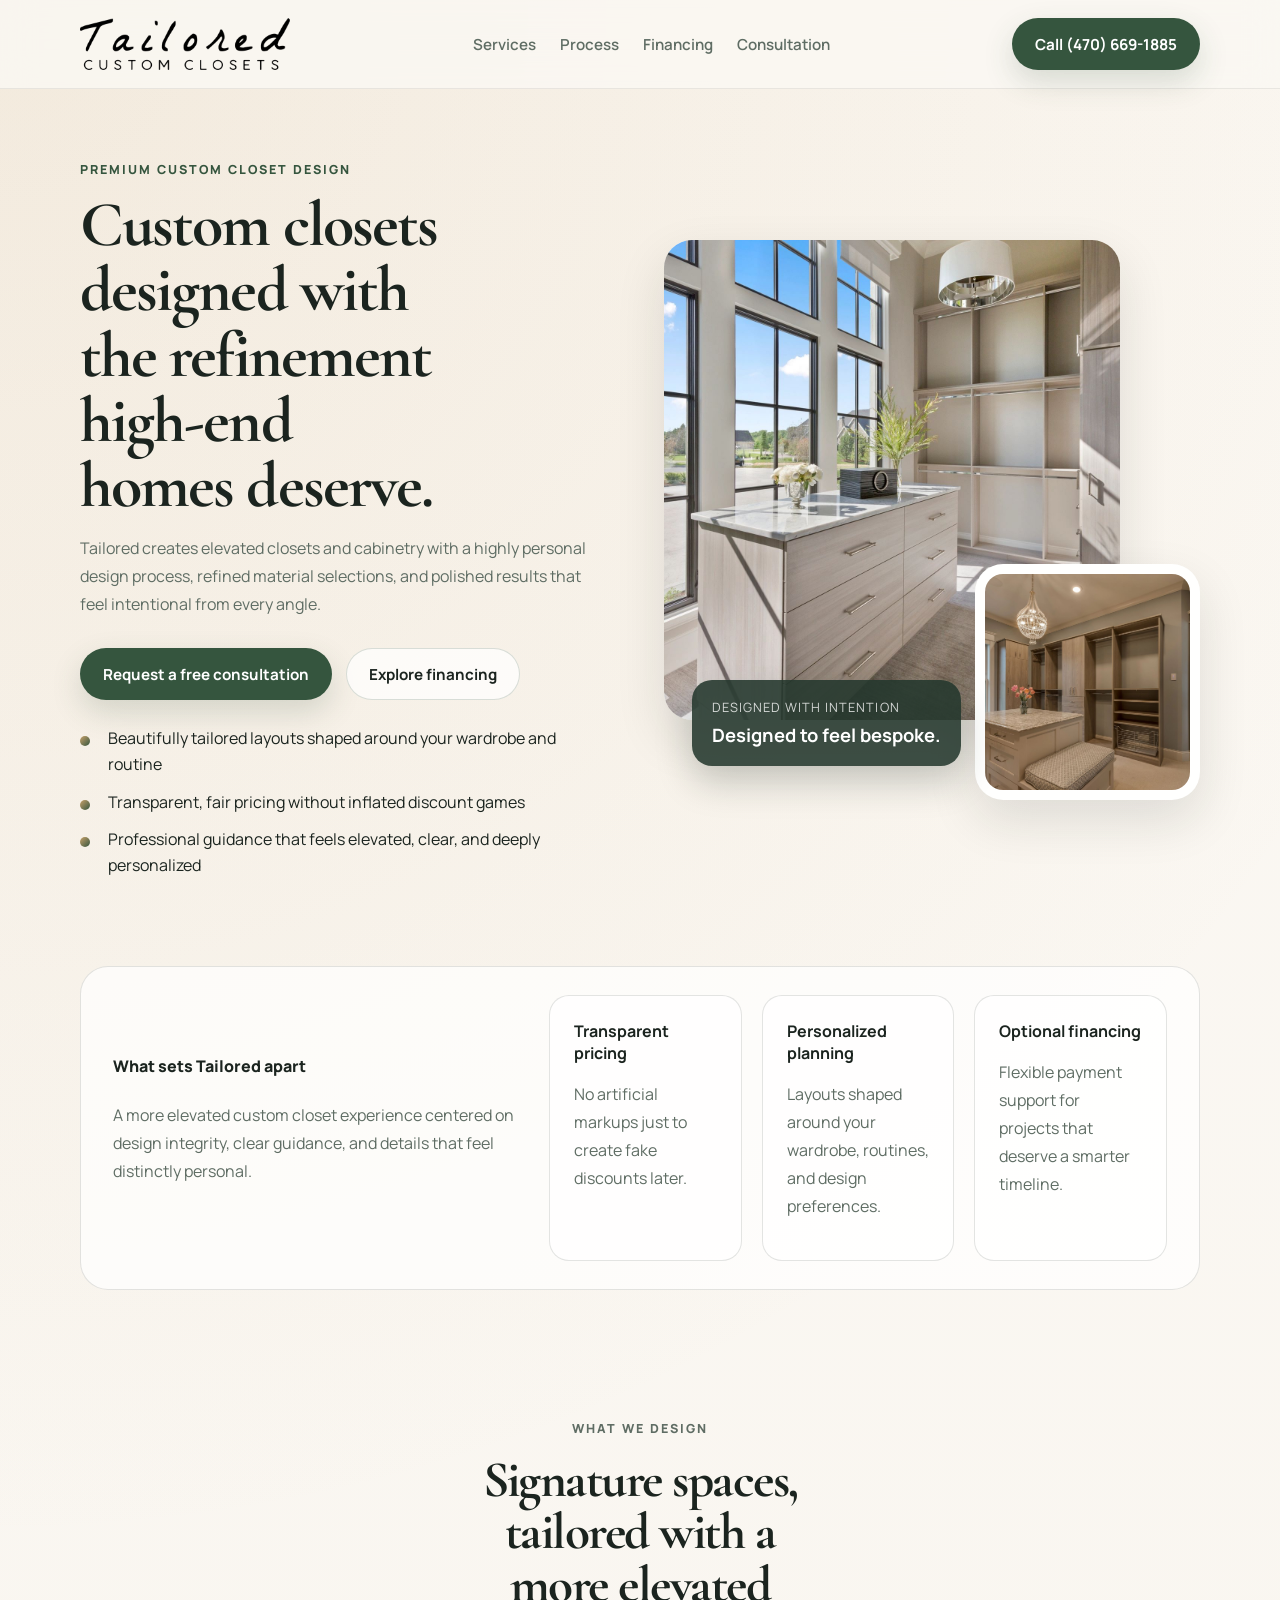
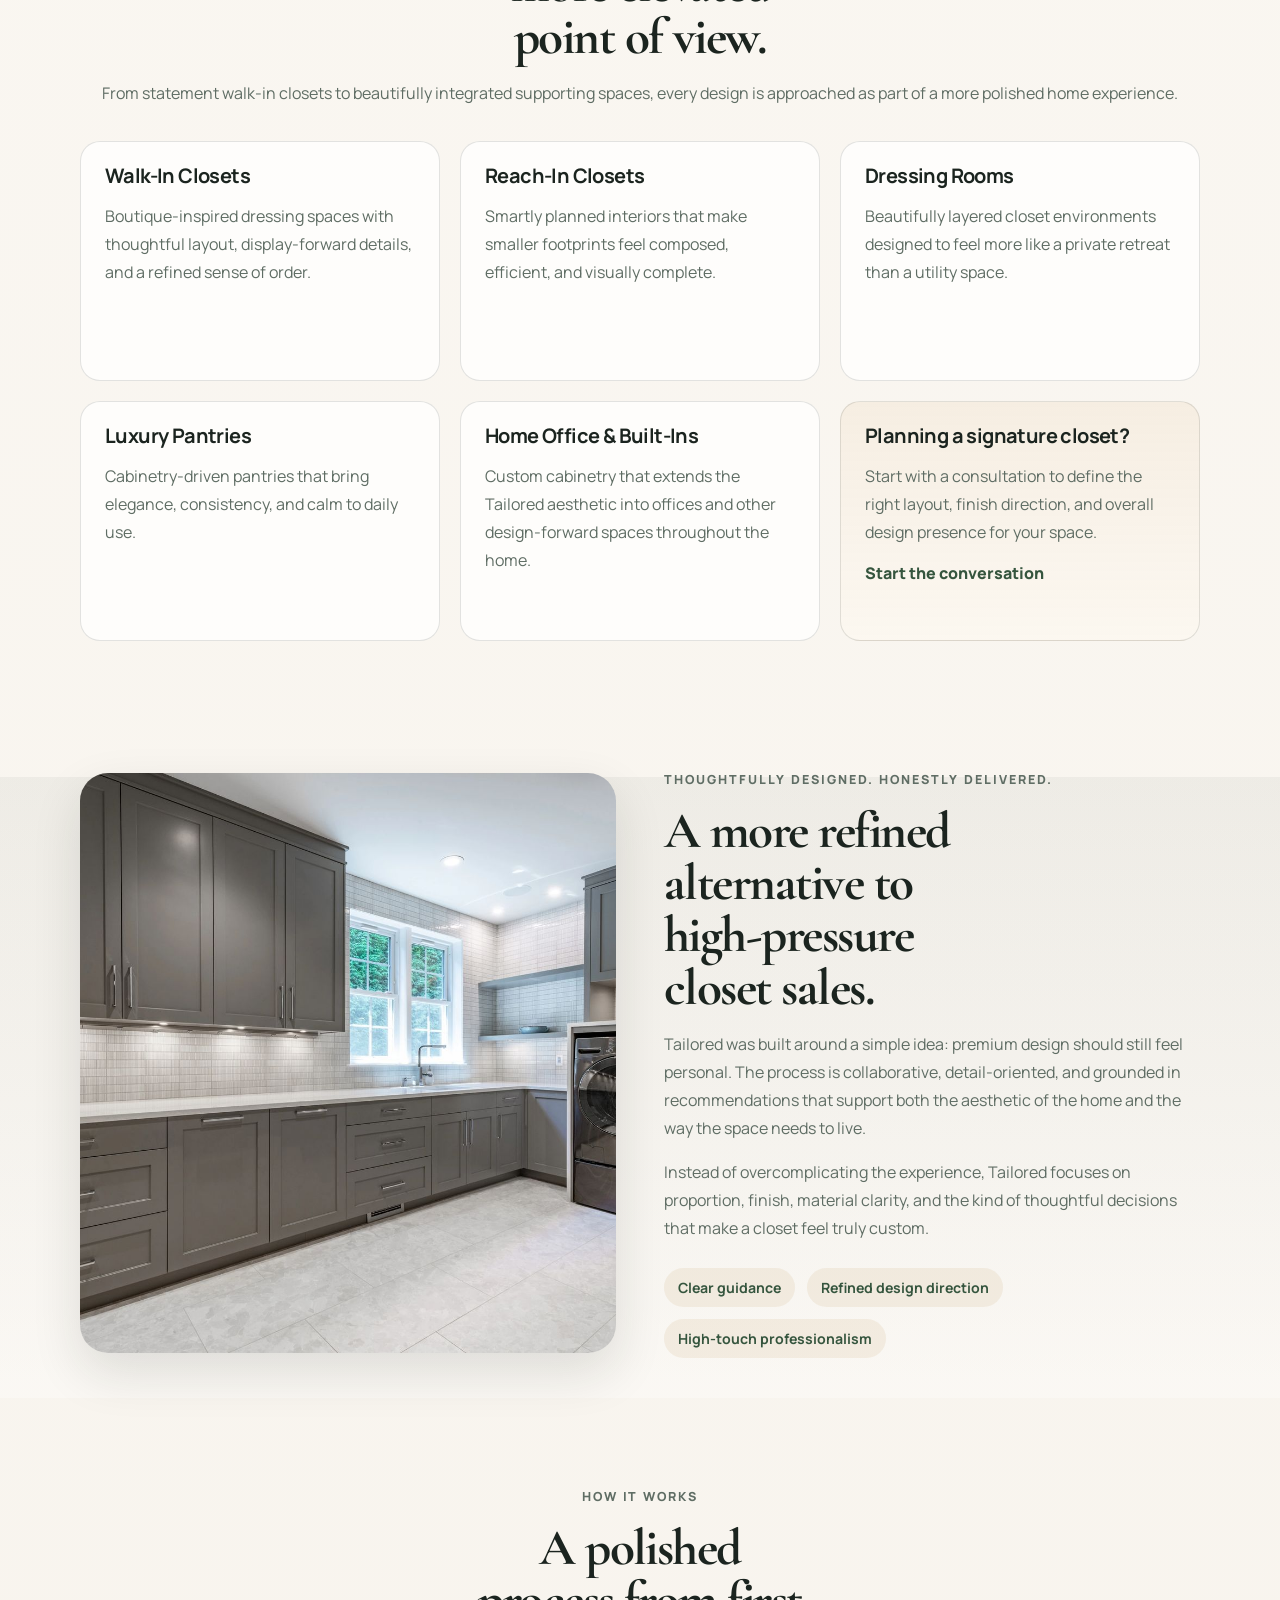
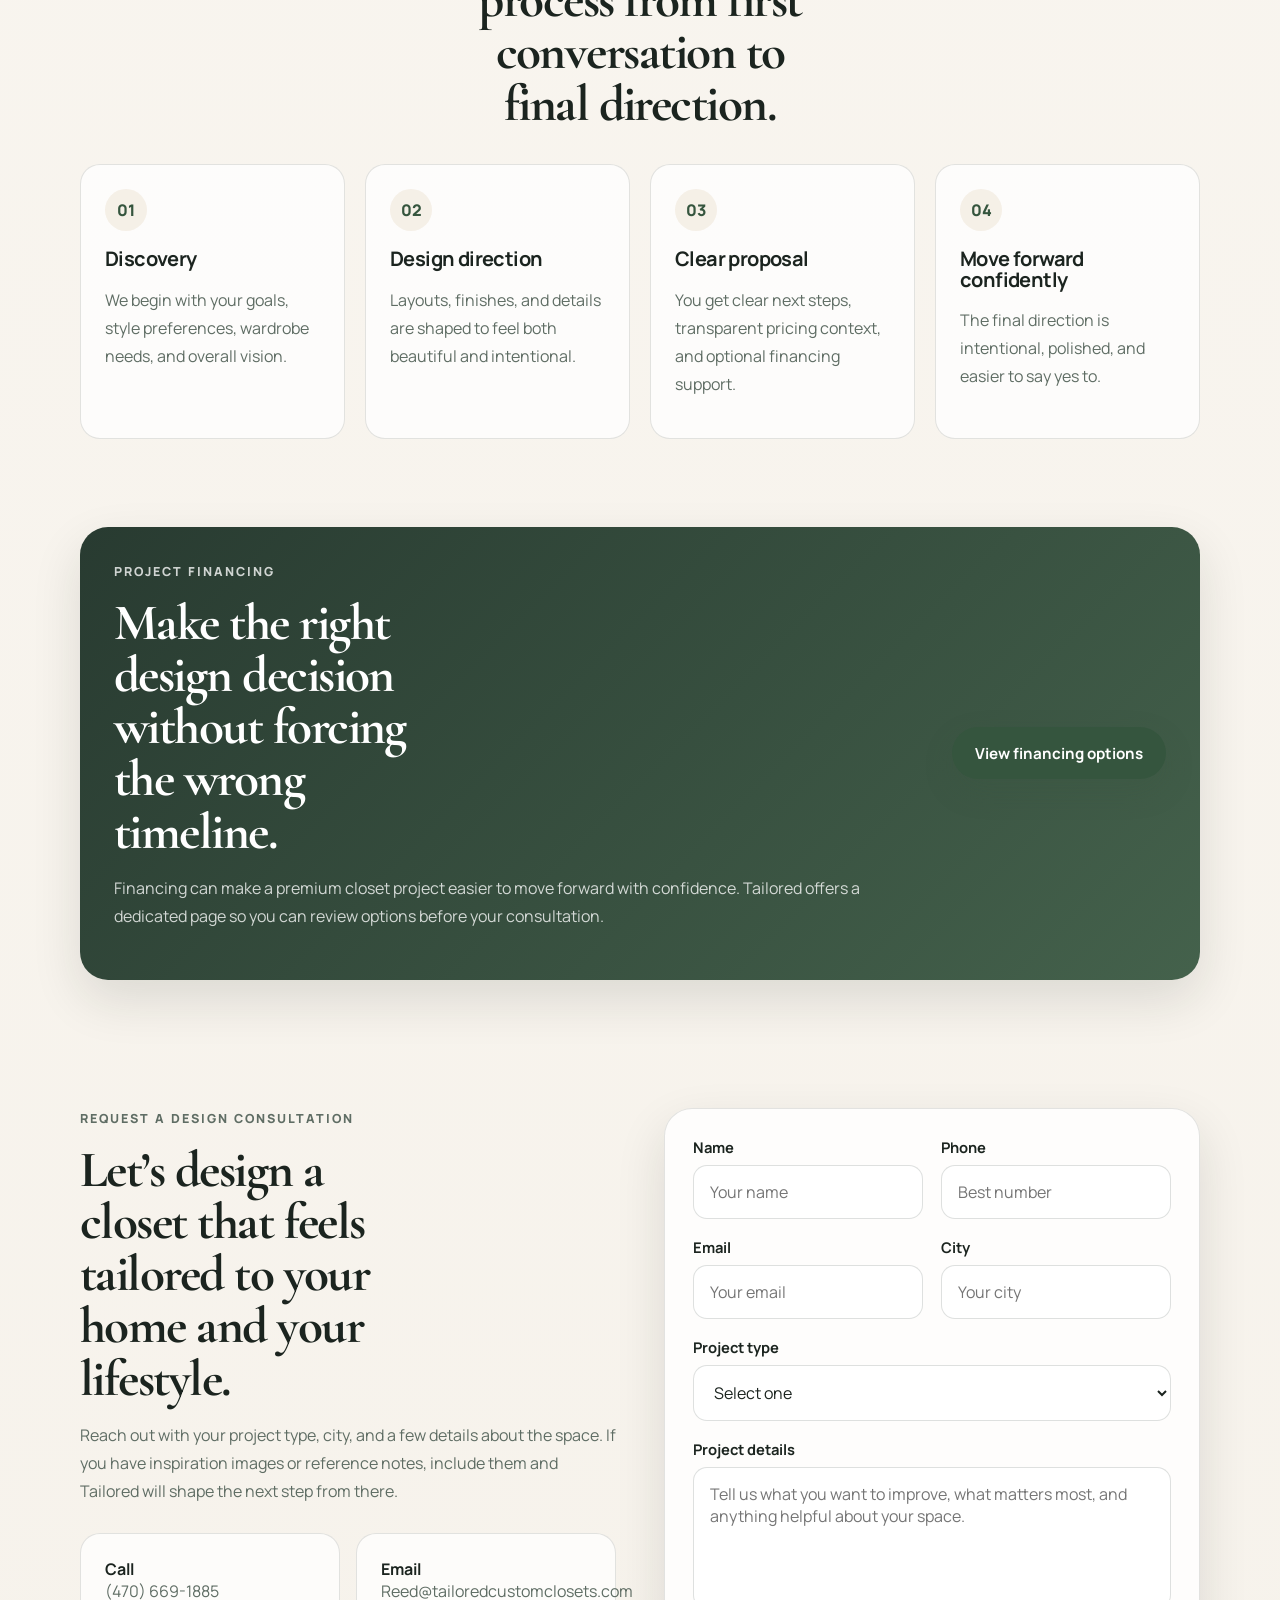
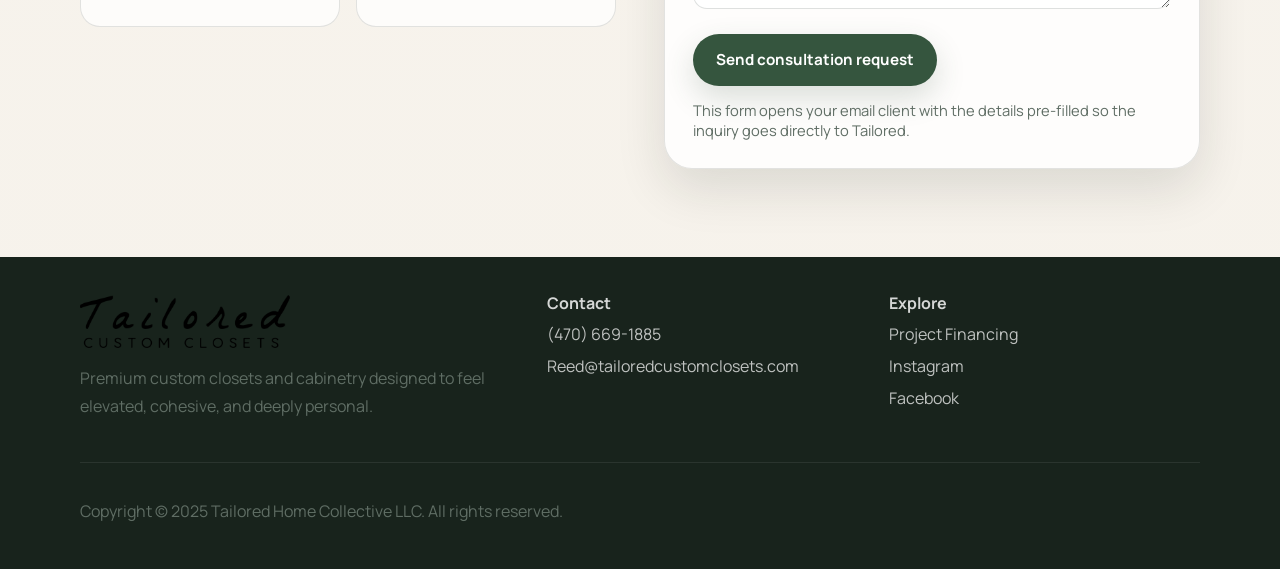
==== index.html @ 157615e1 "Initial commit via Netlify" ====
<!DOCTYPE html>
<html lang="en">
  <head>
    <meta charset="UTF-8" />
    <meta name="viewport" content="width=device-width, initial-scale=1.0" />
    <title>Tailored Custom Closets | Premium Closet Design & Cabinetry</title>
    <meta
      name="description"
      content="Premium custom closet design and cabinetry with thoughtful layouts, refined finishes, and a polished, highly personal design experience."
    />
    <link rel="preconnect" href="https://fonts.googleapis.com" />
    <link rel="preconnect" href="https://fonts.gstatic.com" crossorigin />
    <link
      href="https://fonts.googleapis.com/css2?family=Manrope:wght@400;500;600;700;800&family=Cormorant+Garamond:wght@500;600;700&display=swap"
      rel="stylesheet"
    />
    <link rel="stylesheet" href="/styles.css" />
  </head>
  <body>
    <header class="site-header">
      <div class="container nav-shell">
        <a class="brand" href="/">
          <img src="/assets/logo.png" alt="Tailored Custom Closets" />
        </a>
        <button
          class="nav-toggle"
          type="button"
          aria-expanded="false"
          aria-controls="mobile-menu"
          aria-label="Open menu"
        >
          <span></span>
          <span></span>
        </button>
        <nav class="desktop-nav" aria-label="Primary">
          <a href="#services">Services</a>
          <a href="#process">Process</a>
          <a href="/financing/">Financing</a>
          <a href="#consultation">Consultation</a>
        </nav>
        <a class="button button-primary header-cta" href="tel:4706691885">Call (470) 669-1885</a>
      </div>
      <div class="mobile-menu" id="mobile-menu">
        <a href="#services">Services</a>
        <a href="#process">Process</a>
        <a href="/financing/">Financing</a>
        <a href="#consultation">Consultation</a>
        <a class="button button-primary" href="tel:4706691885">Call Now</a>
      </div>
    </header>

    <main>
      <section class="hero">
        <div class="container hero-grid">
          <div class="hero-copy">
            <p class="eyebrow">Premium custom closet design</p>
            <h1>Custom closets designed with the refinement high-end homes deserve.</h1>
            <p class="hero-lead">
              Tailored creates elevated closets and cabinetry with a highly personal design process,
              refined material selections, and polished results that feel intentional from every
              angle.
            </p>
            <div class="hero-actions">
              <a class="button button-primary" href="#consultation">Request a free consultation</a>
              <a class="button button-secondary" href="/financing/">Explore financing</a>
            </div>
            <ul class="hero-points">
              <li>Beautifully tailored layouts shaped around your wardrobe and routine</li>
              <li>Transparent, fair pricing without inflated discount games</li>
              <li>Professional guidance that feels elevated, clear, and deeply personalized</li>
            </ul>
          </div>
          <div class="hero-visual">
            <div class="hero-card hero-card-main">
              <img src="/assets/hero.jpg" alt="Custom walk-in closet design" />
            </div>
            <div class="hero-card hero-card-accent">
              <img src="/assets/detail-1.jpg" alt="Closet shelving and cabinetry detail" />
            </div>
            <div class="hero-stat">
              <span>Designed with intention</span>
              <strong>Designed to feel bespoke.</strong>
            </div>
          </div>
        </div>
      </section>

      <section class="trust-bar">
        <div class="container trust-grid">
          <div>
            <span class="trust-label">What sets Tailored apart</span>
            <p>
              A more elevated custom closet experience centered on design integrity, clear guidance,
              and details that feel distinctly personal.
            </p>
          </div>
          <div class="trust-items">
            <article>
              <strong>Transparent pricing</strong>
              <p>No artificial markups just to create fake discounts later.</p>
            </article>
            <article>
              <strong>Personalized planning</strong>
              <p>Layouts shaped around your wardrobe, routines, and design preferences.</p>
            </article>
            <article>
              <strong>Optional financing</strong>
              <p>Flexible payment support for projects that deserve a smarter timeline.</p>
            </article>
          </div>
        </div>
      </section>

      <section class="section" id="services">
        <div class="container">
          <div class="section-heading">
            <p class="eyebrow">What we design</p>
            <h2>Signature spaces, tailored with a more elevated point of view.</h2>
            <p>
              From statement walk-in closets to beautifully integrated supporting spaces, every
              design is approached as part of a more polished home experience.
            </p>
          </div>
          <div class="services-grid">
            <article class="service-card">
              <h3>Walk-In Closets</h3>
              <p>
                Boutique-inspired dressing spaces with thoughtful layout, display-forward details,
                and a refined sense of order.
              </p>
            </article>
            <article class="service-card">
              <h3>Reach-In Closets</h3>
              <p>
                Smartly planned interiors that make smaller footprints feel composed, efficient,
                and visually complete.
              </p>
            </article>
            <article class="service-card">
              <h3>Dressing Rooms</h3>
              <p>
                Beautifully layered closet environments designed to feel more like a private
                retreat than a utility space.
              </p>
            </article>
            <article class="service-card">
              <h3>Luxury Pantries</h3>
              <p>
                Cabinetry-driven pantries that bring elegance, consistency, and calm to daily use.
              </p>
            </article>
            <article class="service-card">
              <h3>Home Office & Built-Ins</h3>
              <p>
                Custom cabinetry that extends the Tailored aesthetic into offices and other
                design-forward spaces throughout the home.
              </p>
            </article>
            <article class="service-card service-card-accent">
              <h3>Planning a signature closet?</h3>
              <p>
                Start with a consultation to define the right layout, finish direction, and overall
                design presence for your space.
              </p>
              <a href="#consultation">Start the conversation</a>
            </article>
          </div>
        </div>
      </section>

      <section class="section section-contrast">
        <div class="container story-grid">
          <div class="story-image">
            <img src="/assets/detail-2.jpg" alt="Modern cabinetry detail in a finished home" />
          </div>
          <div class="story-copy">
            <p class="eyebrow">Thoughtfully designed. Honestly delivered.</p>
            <h2>A more refined alternative to high-pressure closet sales.</h2>
            <p>
              Tailored was built around a simple idea: premium design should still feel personal.
              The process is collaborative, detail-oriented, and grounded in recommendations that
              support both the aesthetic of the home and the way the space needs to live.
            </p>
            <p>
              Instead of overcomplicating the experience, Tailored focuses on proportion, finish,
              material clarity, and the kind of thoughtful decisions that make a closet feel truly
              custom.
            </p>
            <div class="story-notes">
              <span>Clear guidance</span>
              <span>Refined design direction</span>
              <span>High-touch professionalism</span>
            </div>
          </div>
        </div>
      </section>

      <section class="section" id="process">
        <div class="container">
          <div class="section-heading">
            <p class="eyebrow">How it works</p>
            <h2>A polished process from first conversation to final direction.</h2>
          </div>
          <div class="process-grid">
            <article class="process-card">
              <span>01</span>
              <h3>Discovery</h3>
              <p>We begin with your goals, style preferences, wardrobe needs, and overall vision.</p>
            </article>
            <article class="process-card">
              <span>02</span>
              <h3>Design direction</h3>
              <p>Layouts, finishes, and details are shaped to feel both beautiful and intentional.</p>
            </article>
            <article class="process-card">
              <span>03</span>
              <h3>Clear proposal</h3>
              <p>You get clear next steps, transparent pricing context, and optional financing support.</p>
            </article>
            <article class="process-card">
              <span>04</span>
              <h3>Move forward confidently</h3>
              <p>The final direction is intentional, polished, and easier to say yes to.</p>
            </article>
          </div>
        </div>
      </section>

      <section class="section financing-strip">
        <div class="container financing-panel">
          <div>
            <p class="eyebrow">Project financing</p>
            <h2>Make the right design decision without forcing the wrong timeline.</h2>
            <p>
              Financing can make a premium closet project easier to move forward with confidence.
              Tailored offers a dedicated page so you can review options before your consultation.
            </p>
          </div>
          <a class="button button-primary" href="/financing/">View financing options</a>
        </div>
      </section>

      <section class="section consultation-section" id="consultation">
        <div class="container consultation-grid">
          <div class="consultation-copy">
            <p class="eyebrow">Request a design consultation</p>
            <h2>Let’s design a closet that feels tailored to your home and your lifestyle.</h2>
            <p>
              Reach out with your project type, city, and a few details about the space. If you
              have inspiration images or reference notes, include them and Tailored will shape the
              next step from there.
            </p>
            <div class="contact-cards">
              <a class="contact-card" href="tel:4706691885">
                <strong>Call</strong>
                <span>(470) 669-1885</span>
              </a>
              <a class="contact-card" href="mailto:Reed@tailoredcustomclosets.com">
                <strong>Email</strong>
                <span>Reed@tailoredcustomclosets.com</span>
              </a>
            </div>
          </div>

          <form class="consultation-form" data-mail-form>
            <div class="form-grid">
              <label>
                <span>Name</span>
                <input type="text" name="name" placeholder="Your name" required />
              </label>
              <label>
                <span>Phone</span>
                <input type="tel" name="phone" placeholder="Best number" required />
              </label>
              <label>
                <span>Email</span>
                <input type="email" name="email" placeholder="Your email" required />
              </label>
              <label>
                <span>City</span>
                <input type="text" name="city" placeholder="Your city" required />
              </label>
              <label class="form-full">
                <span>Project type</span>
                <select name="projectType" required>
                  <option value="">Select one</option>
                  <option>Closet</option>
                  <option>Pantry</option>
                  <option>Home office</option>
                  <option>Garage</option>
                  <option>Cabinetry</option>
                  <option>Multiple spaces</option>
                </select>
              </label>
              <label class="form-full">
                <span>Project details</span>
                <textarea
                  name="details"
                  rows="5"
                  placeholder="Tell us what you want to improve, what matters most, and anything helpful about your space."
                  required
                ></textarea>
              </label>
            </div>
            <button class="button button-primary" type="submit">Send consultation request</button>
            <p class="form-note">
              This form opens your email client with the details pre-filled so the inquiry goes
              directly to Tailored.
            </p>
          </form>
        </div>
      </section>
    </main>

    <footer class="site-footer">
      <div class="container footer-grid">
        <div>
          <img class="footer-logo" src="/assets/logo.png" alt="Tailored Custom Closets" />
          <p>
            Premium custom closets and cabinetry designed to feel elevated, cohesive, and deeply
            personal.
          </p>
        </div>
        <div>
          <h3>Contact</h3>
          <a href="tel:4706691885">(470) 669-1885</a>
          <a href="mailto:Reed@tailoredcustomclosets.com">Reed@tailoredcustomclosets.com</a>
        </div>
        <div>
          <h3>Explore</h3>
          <a href="/financing/">Project Financing</a>
          <a href="https://www.instagram.com/tailoredcustomclosets" target="_blank" rel="noreferrer">
            Instagram
          </a>
          <a
            href="https://www.facebook.com/share/1NLTkR4vWD/?mibextid=wwXIfr"
            target="_blank"
            rel="noreferrer"
          >
            Facebook
          </a>
        </div>
      </div>
      <div class="container footer-bottom">
        <p>Copyright © 2025 Tailored Home Collective LLC. All rights reserved.</p>
      </div>
    </footer>

    <script src="/script.js"></script>
  </body>
</html>
---- styles.css ----
:root {
  --bg: #f6f2eb;
  --surface: #fffdf9;
  --surface-strong: #f1e8dc;
  --surface-contrast: #24372d;
  --text: #1b241f;
  --muted: #5f6d64;
  --line: rgba(27, 36, 31, 0.12);
  --primary: #35553e;
  --primary-hover: #284331;
  --accent: #c7a16a;
  --accent-soft: rgba(199, 161, 106, 0.14);
  --white: #ffffff;
  --shadow: 0 20px 50px rgba(24, 35, 28, 0.12);
  --radius-lg: 28px;
  --radius-md: 20px;
  --radius-sm: 14px;
  --container: min(1120px, calc(100vw - 40px));
}

* {
  box-sizing: border-box;
}

html {
  scroll-behavior: smooth;
}

body {
  margin: 0;
  font-family: "Manrope", sans-serif;
  background:
    radial-gradient(circle at top left, rgba(199, 161, 106, 0.16), transparent 28%),
    linear-gradient(180deg, #fbf8f3 0%, var(--bg) 100%);
  color: var(--text);
}

img {
  display: block;
  max-width: 100%;
}

a {
  color: inherit;
  text-decoration: none;
}

button,
input,
select,
textarea {
  font: inherit;
}

.container {
  width: var(--container);
  margin: 0 auto;
}

.site-header {
  position: sticky;
  top: 0;
  z-index: 30;
  backdrop-filter: blur(16px);
  background: rgba(251, 248, 243, 0.82);
  border-bottom: 1px solid rgba(27, 36, 31, 0.08);
}

.nav-shell {
  display: flex;
  align-items: center;
  justify-content: space-between;
  gap: 24px;
  min-height: 88px;
}

.brand img,
.footer-logo {
  width: 210px;
  height: auto;
}

.desktop-nav,
.mobile-menu {
  display: flex;
  align-items: center;
  gap: 24px;
}

.desktop-nav a,
.mobile-menu a {
  color: var(--muted);
  font-size: 0.95rem;
  font-weight: 600;
}

.desktop-nav a:hover,
.mobile-menu a:hover {
  color: var(--text);
}

.button {
  display: inline-flex;
  align-items: center;
  justify-content: center;
  min-height: 52px;
  padding: 0 22px;
  border-radius: 999px;
  border: 1px solid transparent;
  font-size: 0.95rem;
  font-weight: 700;
  transition:
    transform 180ms ease,
    background-color 180ms ease,
    border-color 180ms ease,
    color 180ms ease,
    box-shadow 180ms ease;
}

.button:hover {
  transform: translateY(-1px);
}

.button-primary {
  background: var(--primary);
  color: var(--white);
  box-shadow: 0 12px 30px rgba(53, 85, 62, 0.18);
}

.button-primary:hover {
  background: var(--primary-hover);
}

.button-secondary {
  background: rgba(255, 255, 255, 0.72);
  border-color: rgba(53, 85, 62, 0.18);
  color: var(--text);
}

.button-secondary:hover {
  border-color: rgba(53, 85, 62, 0.36);
  background: var(--white);
}

.nav-toggle {
  display: none;
  width: 52px;
  height: 52px;
  padding: 0;
  border: 1px solid var(--line);
  border-radius: 50%;
  background: var(--surface);
  cursor: pointer;
}

.nav-toggle span {
  display: block;
  width: 18px;
  height: 2px;
  margin: 4px auto;
  background: var(--text);
  border-radius: 99px;
}

.mobile-menu {
  display: none;
  flex-direction: column;
  align-items: stretch;
  gap: 16px;
  width: var(--container);
  margin: 0 auto;
  padding: 0 0 20px;
}

.mobile-menu.is-open {
  display: flex;
}

.hero,
.subpage-hero {
  padding: 72px 0 48px;
}

.hero-grid,
.subpage-grid,
.story-grid,
.consultation-grid {
  display: grid;
  grid-template-columns: repeat(2, minmax(0, 1fr));
  gap: 48px;
  align-items: center;
}

.eyebrow {
  margin: 0 0 14px;
  color: var(--primary);
  font-size: 0.78rem;
  font-weight: 800;
  letter-spacing: 0.16em;
  text-transform: uppercase;
}

h1,
h2,
h3 {
  margin: 0;
  line-height: 1.02;
  letter-spacing: -0.03em;
}

h1,
h2 {
  font-family: "Cormorant Garamond", serif;
}

h1 {
  font-size: clamp(3.2rem, 5vw, 5.4rem);
  max-width: 12ch;
}

h2 {
  font-size: clamp(2.4rem, 4vw, 4rem);
  max-width: 14ch;
}

h3 {
  font-size: 1.25rem;
}

.hero-lead,
.section-heading p,
.story-copy p,
.consultation-copy p,
.trust-grid p,
.service-card p,
.process-card p,
.financing-panel p,
.info-panel,
.finance-benefits p,
.closing-panel p,
.site-footer p {
  color: var(--muted);
  line-height: 1.75;
}

.hero-copy {
  padding-right: 12px;
}

.hero-actions,
.closing-actions {
  display: flex;
  flex-wrap: wrap;
  gap: 14px;
  margin: 30px 0 26px;
}

.hero-points,
.stack-list {
  display: grid;
  gap: 12px;
  margin: 0;
  padding: 0;
  list-style: none;
}

.hero-points li,
.stack-list li {
  position: relative;
  padding-left: 28px;
  color: var(--text);
  line-height: 1.6;
}

.hero-points li::before,
.stack-list li::before {
  content: "";
  position: absolute;
  left: 0;
  top: 10px;
  width: 10px;
  height: 10px;
  border-radius: 50%;
  background: linear-gradient(135deg, var(--accent), var(--primary));
}

.hero-visual {
  position: relative;
  min-height: 560px;
}

.hero-card {
  position: absolute;
  overflow: hidden;
  border-radius: var(--radius-lg);
  background: var(--surface);
  box-shadow: var(--shadow);
}

.hero-card img,
.story-image img {
  width: 100%;
  height: 100%;
  object-fit: cover;
}

.hero-card-main {
  inset: 0 80px 80px 0;
}

.hero-card-accent {
  right: 0;
  bottom: 0;
  width: 42%;
  height: 42%;
  border: 10px solid rgba(255, 255, 255, 0.85);
}

.hero-stat {
  position: absolute;
  left: 28px;
  bottom: 34px;
  padding: 18px 20px;
  border-radius: var(--radius-md);
  background: rgba(36, 55, 45, 0.88);
  color: var(--white);
  box-shadow: 0 16px 36px rgba(24, 35, 28, 0.22);
}

.hero-stat span {
  display: block;
  margin-bottom: 6px;
  font-size: 0.8rem;
  letter-spacing: 0.08em;
  text-transform: uppercase;
  opacity: 0.78;
}

.hero-stat strong {
  font-size: 1.15rem;
}

.trust-bar,
.section {
  padding: 40px 0 88px;
}

.trust-grid,
.financing-panel,
.closing-panel {
  display: grid;
  gap: 24px;
  align-items: center;
}

.trust-grid {
  grid-template-columns: 1.2fr 1.8fr;
  padding: 28px 32px;
  border: 1px solid var(--line);
  border-radius: var(--radius-lg);
  background: rgba(255, 255, 255, 0.7);
}

.trust-label {
  display: inline-block;
  margin-bottom: 8px;
  font-weight: 800;
}

.trust-items,
.services-grid,
.process-grid,
.finance-benefits {
  display: grid;
  gap: 20px;
}

.trust-items {
  grid-template-columns: repeat(3, minmax(0, 1fr));
}

.trust-items article,
.process-card,
.service-card,
.finance-benefits article,
.contact-card,
.info-panel {
  padding: 24px;
  border: 1px solid var(--line);
  border-radius: var(--radius-md);
  background: rgba(255, 255, 255, 0.74);
}

.section-heading {
  margin-bottom: 34px;
  text-align: center;
}

.section-heading.left-aligned {
  text-align: left;
}

.section-heading h2 {
  margin: 0 auto 14px;
}

.section-heading.left-aligned h2 {
  margin-left: 0;
}

.services-grid {
  grid-template-columns: repeat(3, minmax(0, 1fr));
}

.service-card {
  min-height: 240px;
  transition:
    transform 180ms ease,
    box-shadow 180ms ease,
    border-color 180ms ease;
}

.service-card:hover,
.process-card:hover,
.contact-card:hover,
.finance-benefits article:hover {
  transform: translateY(-4px);
  border-color: rgba(53, 85, 62, 0.22);
  box-shadow: 0 18px 34px rgba(24, 35, 28, 0.08);
}

.service-card h3,
.process-card h3,
.finance-benefits strong,
.info-panel h2,
.contact-card strong {
  margin-bottom: 12px;
}

.service-card-accent {
  background:
    linear-gradient(180deg, rgba(199, 161, 106, 0.16), rgba(199, 161, 106, 0.06)),
    var(--surface);
}

.service-card-accent a {
  color: var(--primary);
  font-weight: 800;
}

.section-contrast {
  position: relative;
}

.section-contrast::before {
  content: "";
  position: absolute;
  inset: 48px 0;
  background: linear-gradient(180deg, rgba(36, 55, 45, 0.05), rgba(255, 255, 255, 0.32));
  z-index: -1;
}

.story-image {
  height: 580px;
  border-radius: var(--radius-lg);
  overflow: hidden;
  box-shadow: var(--shadow);
}

.story-notes {
  display: flex;
  flex-wrap: wrap;
  gap: 12px;
  margin-top: 26px;
}

.story-notes span {
  padding: 10px 14px;
  border-radius: 999px;
  background: var(--accent-soft);
  color: var(--primary);
  font-size: 0.88rem;
  font-weight: 700;
}

.process-grid {
  grid-template-columns: repeat(4, minmax(0, 1fr));
}

.process-card span {
  display: inline-flex;
  align-items: center;
  justify-content: center;
  width: 42px;
  height: 42px;
  margin-bottom: 18px;
  border-radius: 50%;
  background: var(--accent-soft);
  color: var(--primary);
  font-weight: 800;
}

.financing-strip {
  padding-top: 0;
}

.financing-panel,
.closing-panel {
  grid-template-columns: 1.7fr auto;
  padding: 34px;
  border-radius: var(--radius-lg);
  background: linear-gradient(135deg, rgba(36, 55, 45, 0.98), rgba(53, 85, 62, 0.92));
  color: var(--white);
  box-shadow: var(--shadow);
}

.financing-panel p,
.closing-panel p {
  color: rgba(255, 255, 255, 0.78);
}

.financing-panel .eyebrow,
.closing-panel .eyebrow {
  color: rgba(255, 255, 255, 0.78);
}

.consultation-grid {
  align-items: start;
}

.contact-cards {
  display: grid;
  grid-template-columns: repeat(2, minmax(0, 1fr));
  gap: 16px;
  margin-top: 28px;
}

.contact-card span {
  display: block;
  color: var(--muted);
}

.consultation-form,
.widget-frame {
  padding: 28px;
  border: 1px solid var(--line);
  border-radius: var(--radius-lg);
  background: rgba(255, 255, 255, 0.82);
  box-shadow: var(--shadow);
}

.form-grid {
  display: grid;
  grid-template-columns: repeat(2, minmax(0, 1fr));
  gap: 18px;
}

.form-full {
  grid-column: 1 / -1;
}

label span {
  display: block;
  margin-bottom: 8px;
  font-size: 0.92rem;
  font-weight: 700;
}

input,
select,
textarea {
  width: 100%;
  border: 1px solid rgba(27, 36, 31, 0.14);
  border-radius: 14px;
  padding: 15px 16px;
  background: rgba(255, 255, 255, 0.92);
  color: var(--text);
  transition:
    border-color 160ms ease,
    box-shadow 160ms ease,
    background-color 160ms ease;
}

input:focus,
select:focus,
textarea:focus {
  outline: none;
  border-color: rgba(53, 85, 62, 0.42);
  box-shadow: 0 0 0 4px rgba(53, 85, 62, 0.08);
}

.consultation-form .button {
  margin-top: 20px;
}

.form-note {
  margin: 14px 0 0;
  color: var(--muted);
  font-size: 0.92rem;
}

.info-panel {
  background:
    linear-gradient(180deg, rgba(199, 161, 106, 0.14), rgba(199, 161, 106, 0.04)),
    rgba(255, 255, 255, 0.82);
}

.finance-benefits {
  grid-template-columns: repeat(3, minmax(0, 1fr));
}

.widget-frame iframe {
  width: 100%;
  min-height: 940px;
  border: 0;
  border-radius: 16px;
  background: var(--white);
}

.site-footer {
  padding: 38px 0 28px;
  background: #18231c;
  color: rgba(255, 255, 255, 0.82);
}

.footer-grid {
  display: grid;
  grid-template-columns: 1.4fr 1fr 1fr;
  gap: 32px;
}

.site-footer h3 {
  margin-bottom: 12px;
  font-size: 1rem;
  letter-spacing: 0;
}

.site-footer a {
  display: block;
  margin-bottom: 10px;
  color: rgba(255, 255, 255, 0.72);
}

.site-footer a:hover {
  color: var(--white);
}

.footer-bottom {
  margin-top: 26px;
  padding-top: 18px;
  border-top: 1px solid rgba(255, 255, 255, 0.08);
}

@media (max-width: 1040px) {
  .desktop-nav,
  .header-cta {
    display: none;
  }

  .nav-toggle {
    display: inline-block;
  }

  .hero-grid,
  .subpage-grid,
  .story-grid,
  .consultation-grid,
  .trust-grid,
  .financing-panel,
  .closing-panel,
  .footer-grid {
    grid-template-columns: 1fr;
  }

  .services-grid,
  .process-grid,
  .finance-benefits,
  .trust-items {
    grid-template-columns: repeat(2, minmax(0, 1fr));
  }

  .hero-copy {
    padding-right: 0;
  }
}

@media (max-width: 720px) {
  .hero,
  .subpage-hero {
    padding-top: 44px;
  }

  .hero-visual {
    min-height: 380px;
  }

  .hero-card-main {
    inset: 0 28px 68px 0;
  }

  .hero-card-accent {
    width: 46%;
    height: 34%;
  }

  .hero-stat {
    left: 14px;
    right: 14px;
    bottom: 12px;
  }

  .trust-bar,
  .section {
    padding: 30px 0 68px;
  }

  .services-grid,
  .process-grid,
  .finance-benefits,
  .trust-items,
  .contact-cards,
  .form-grid {
    grid-template-columns: 1fr;
  }

  h1 {
    font-size: clamp(2.6rem, 13vw, 4rem);
  }

  h2 {
    font-size: clamp(2.1rem, 10vw, 3rem);
  }

  .consultation-form,
  .widget-frame,
  .trust-grid,
  .financing-panel,
  .closing-panel {
    padding: 22px;
  }

  .brand img,
  .footer-logo {
    width: 180px;
  }
}
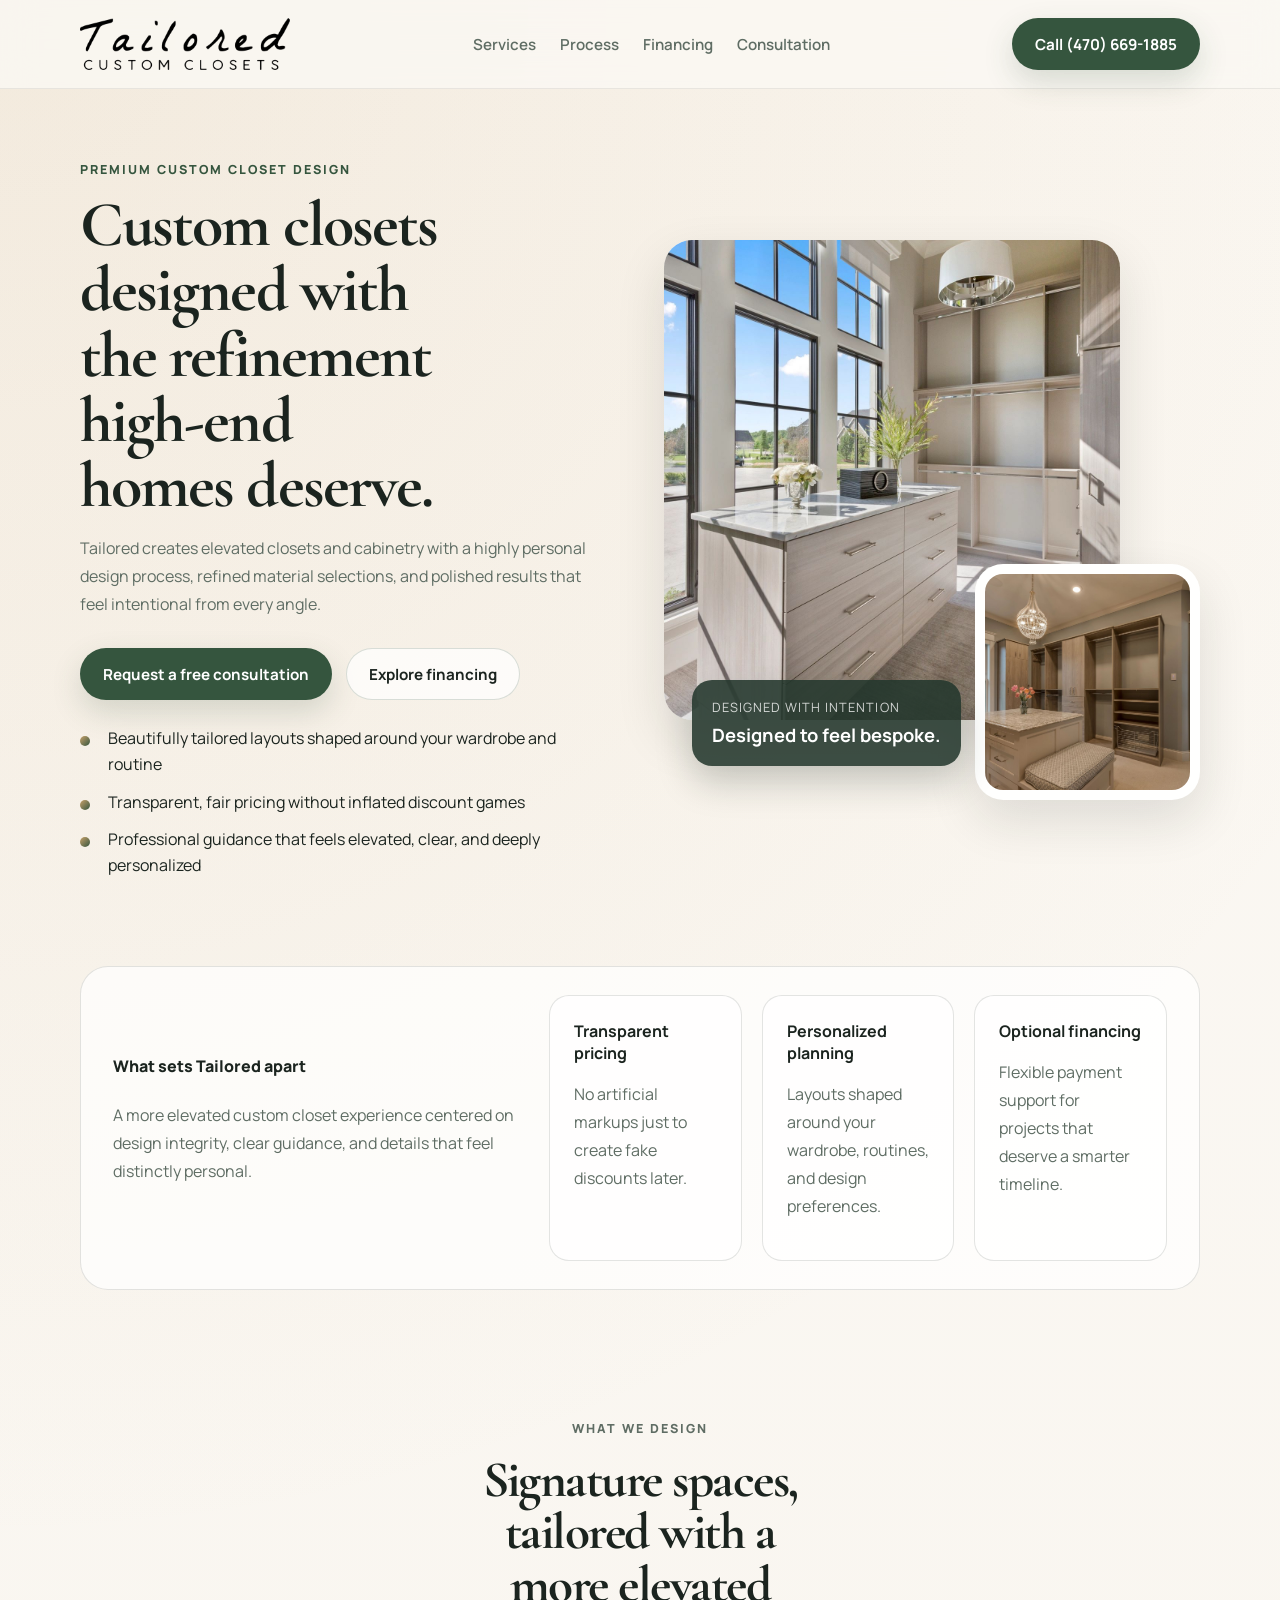
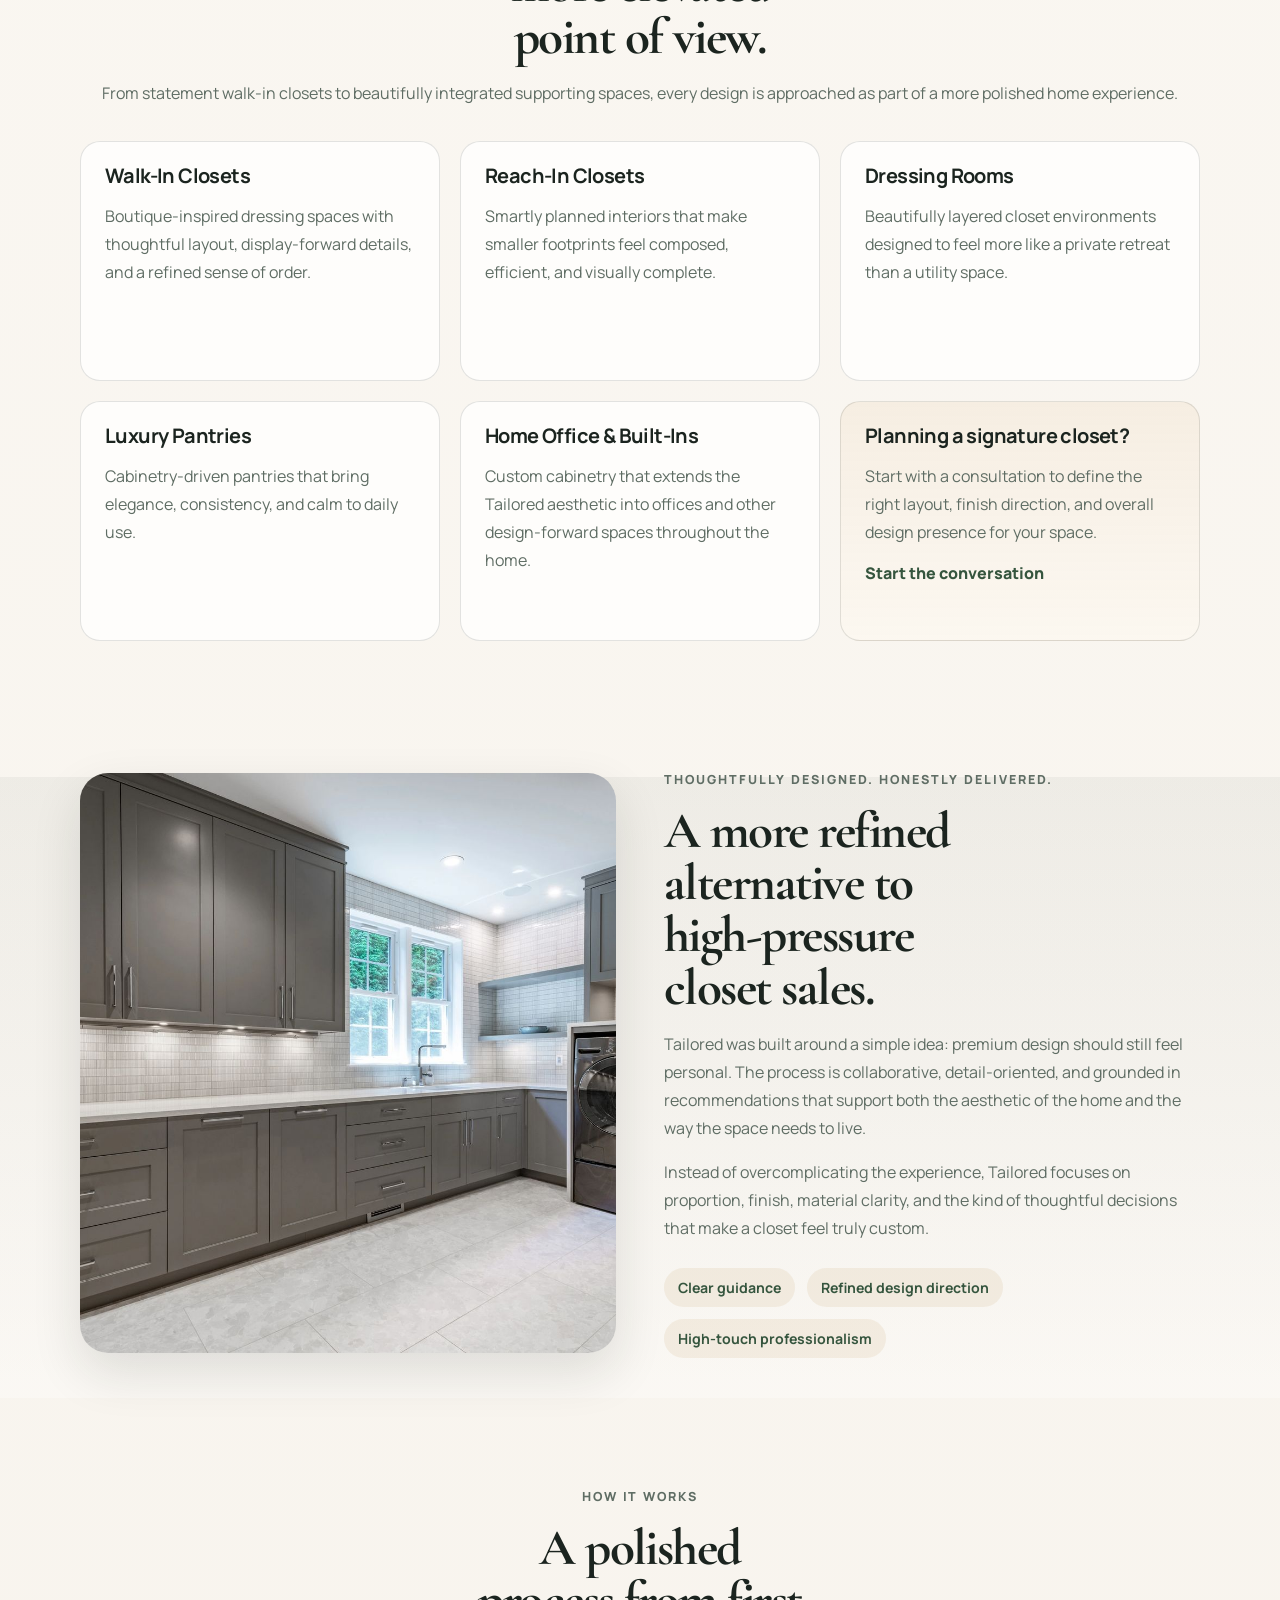
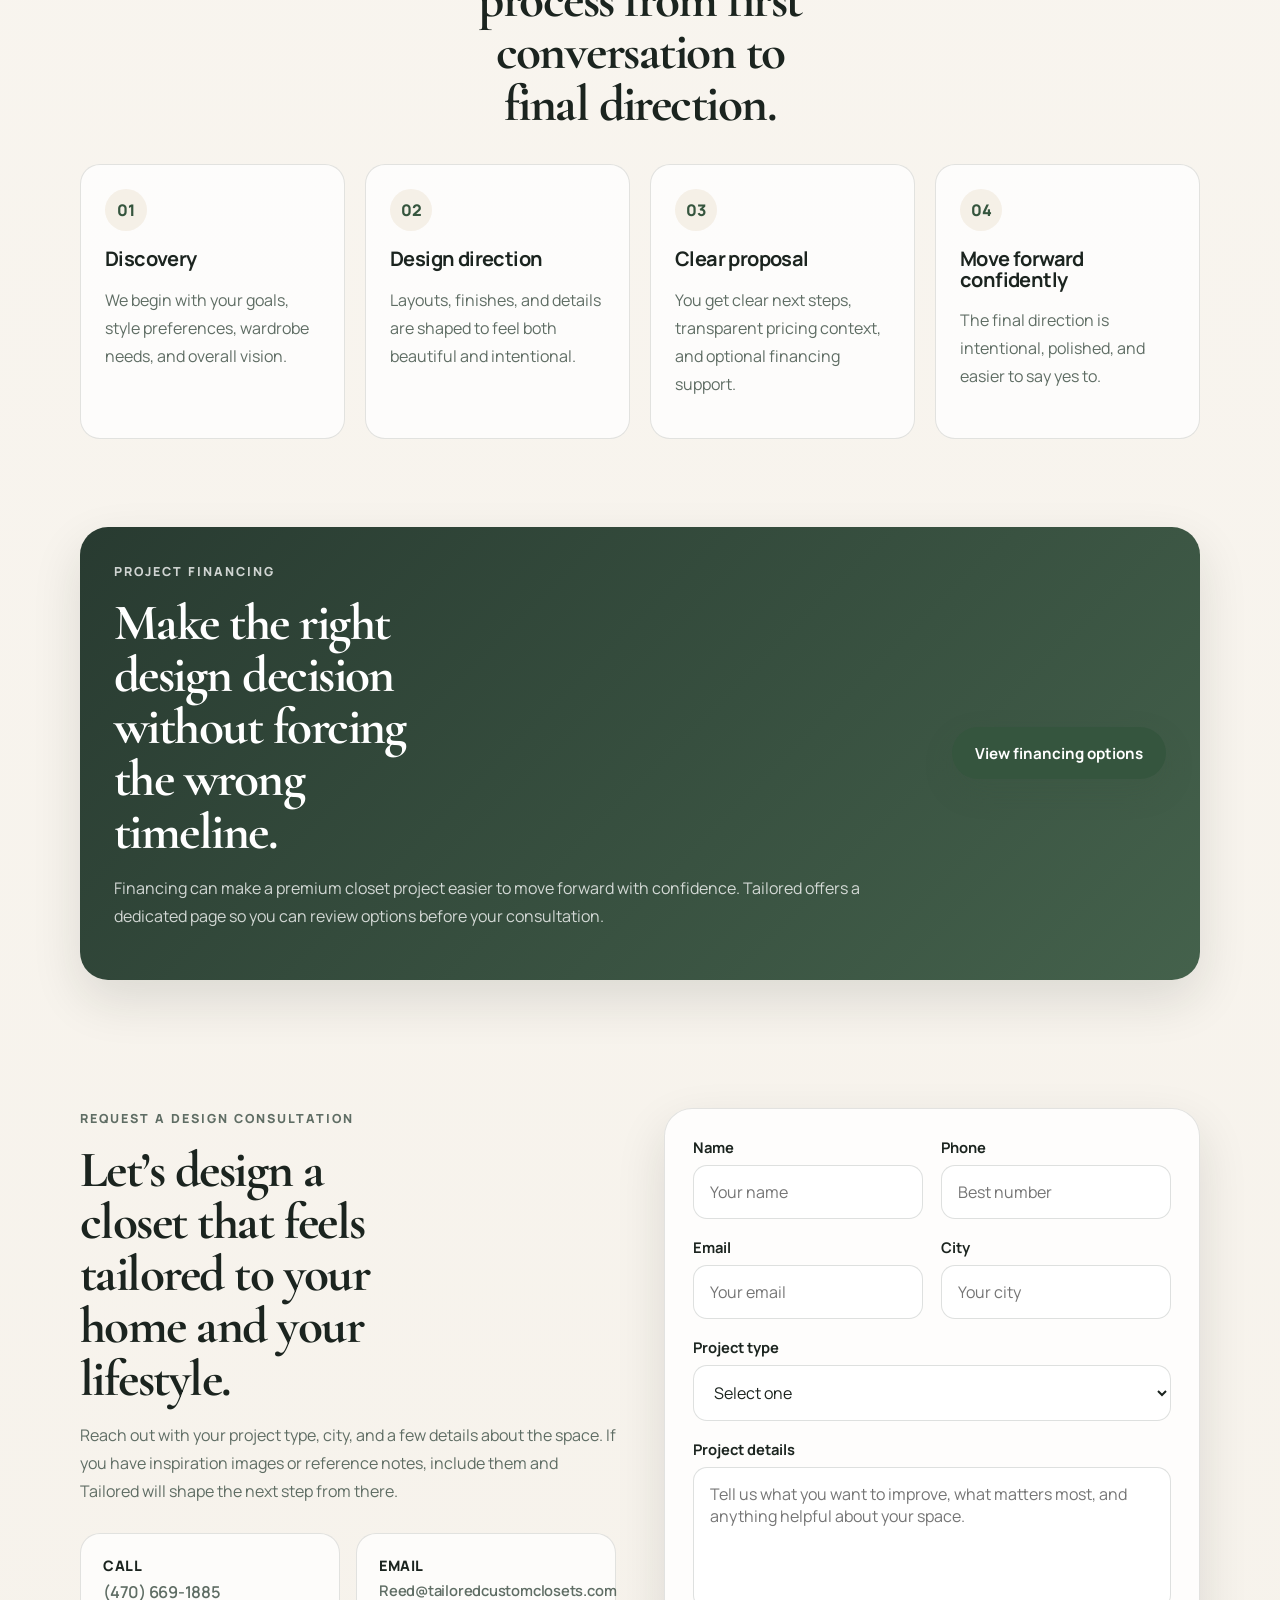
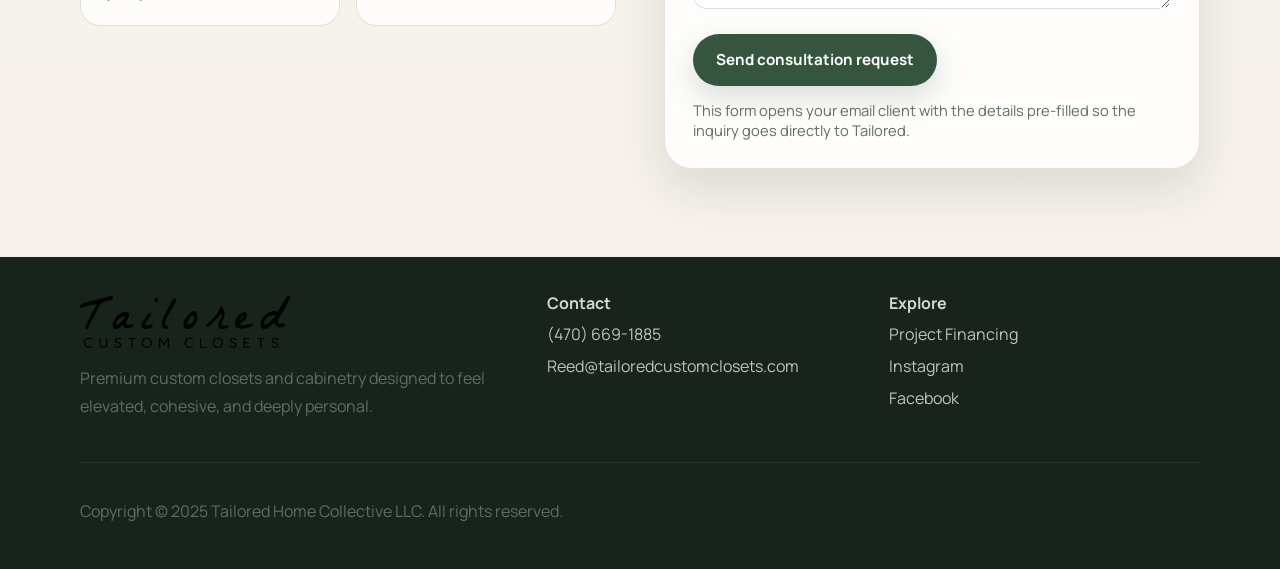
==== commit f414bd97: "Polish consultation contact card typography" ====
--- a/index.html
+++ b/index.html
@@ -255,7 +255,7 @@
                 <strong>Call</strong>
                 <span>(470) 669-1885</span>
               </a>
-              <a class="contact-card" href="mailto:Reed@tailoredcustomclosets.com">
+              <a class="contact-card contact-card-email" href="mailto:Reed@tailoredcustomclosets.com">
                 <strong>Email</strong>
                 <span>Reed@tailoredcustomclosets.com</span>
               </a>
--- a/styles.css
+++ b/styles.css
@@ -530,14 +530,38 @@
 
 .contact-cards {
   display: grid;
-  grid-template-columns: repeat(2, minmax(0, 1fr));
+  grid-template-columns: repeat(auto-fit, minmax(220px, 1fr));
   gap: 16px;
   margin-top: 28px;
+}
+
+.contact-card {
+  min-width: 0;
+  padding: 22px;
+  font-family: "Manrope", sans-serif;
+}
+
+.contact-card strong {
+  display: block;
+  margin-bottom: 6px;
+  font-size: 0.9rem;
+  font-weight: 800;
+  letter-spacing: 0.04em;
+  text-transform: uppercase;
 }
 
 .contact-card span {
   display: block;
   color: var(--muted);
+  font-size: clamp(0.96rem, 0.88rem + 0.18vw, 1.05rem);
+  font-weight: 600;
+  letter-spacing: -0.015em;
+  line-height: 1.35;
+}
+
+.contact-card-email span {
+  font-size: clamp(0.82rem, 0.78rem + 0.18vw, 0.92rem);
+  white-space: nowrap;
 }
 
 .consultation-form,
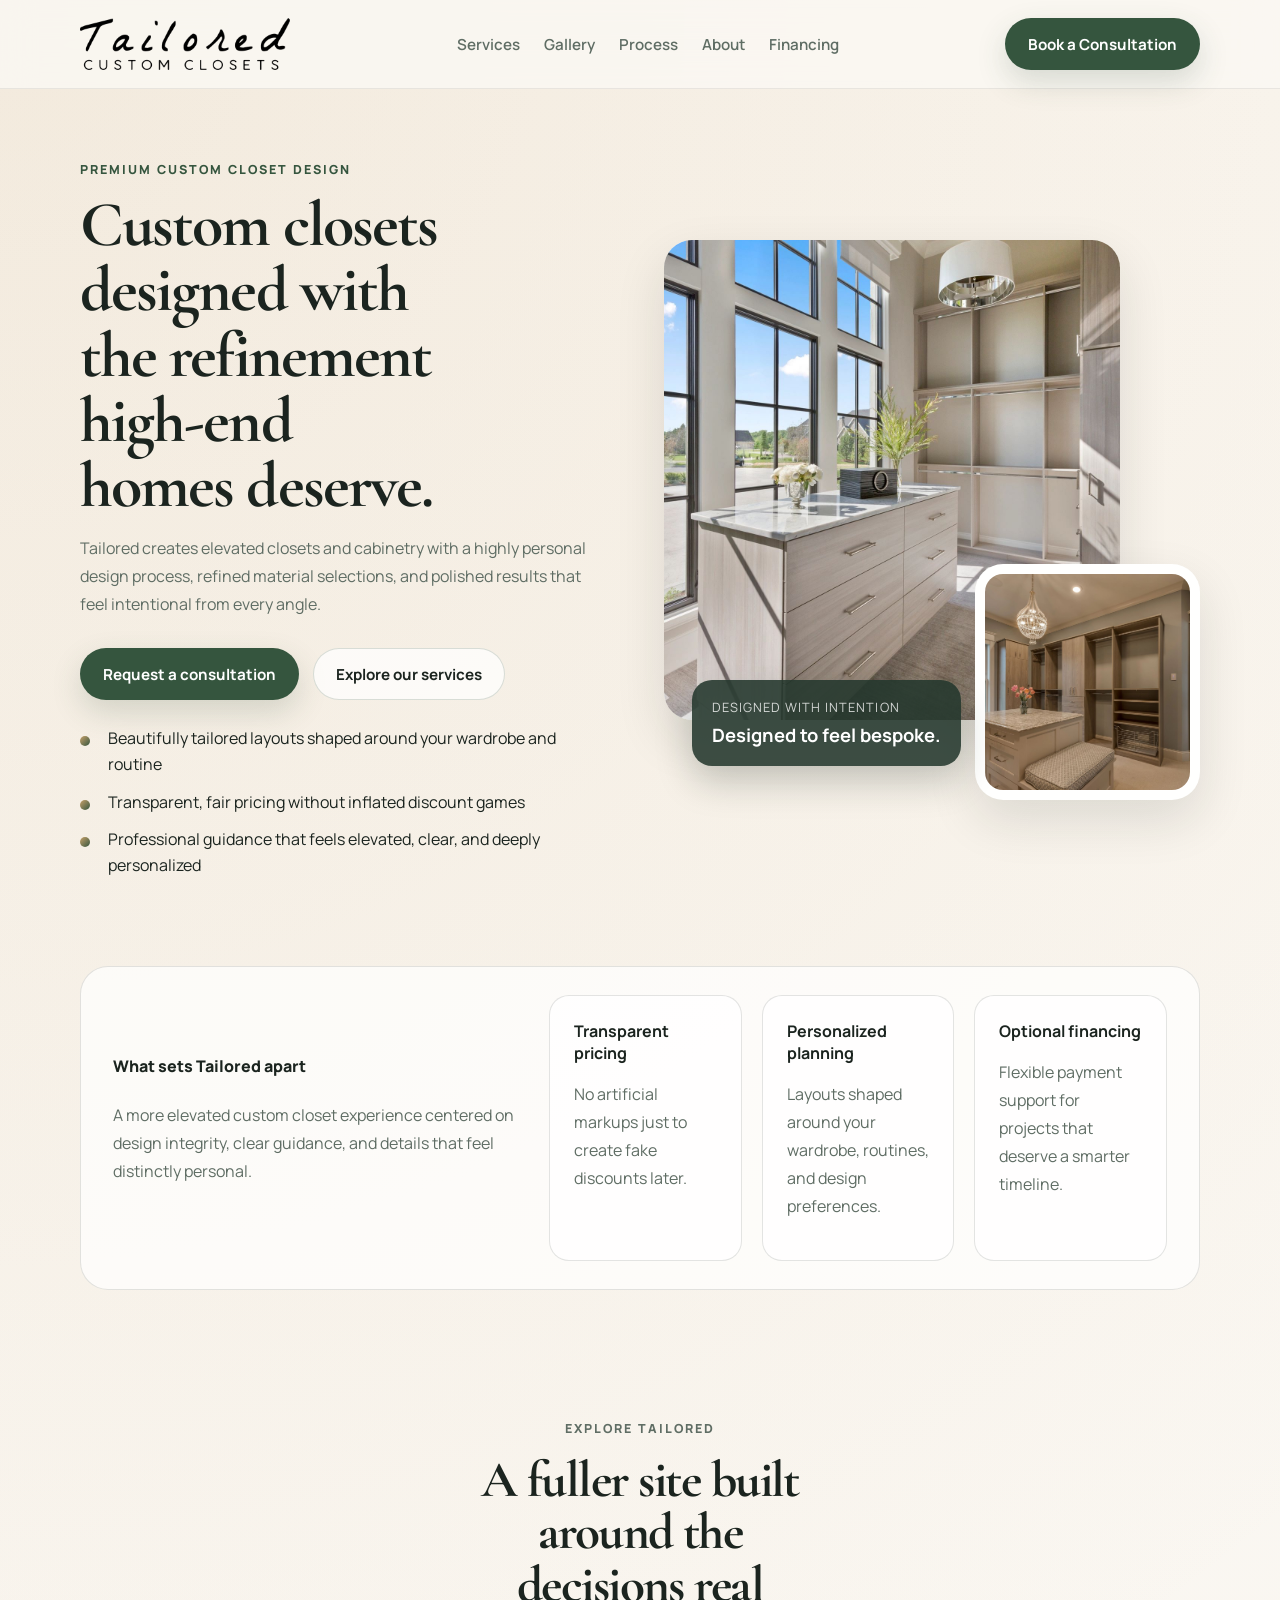
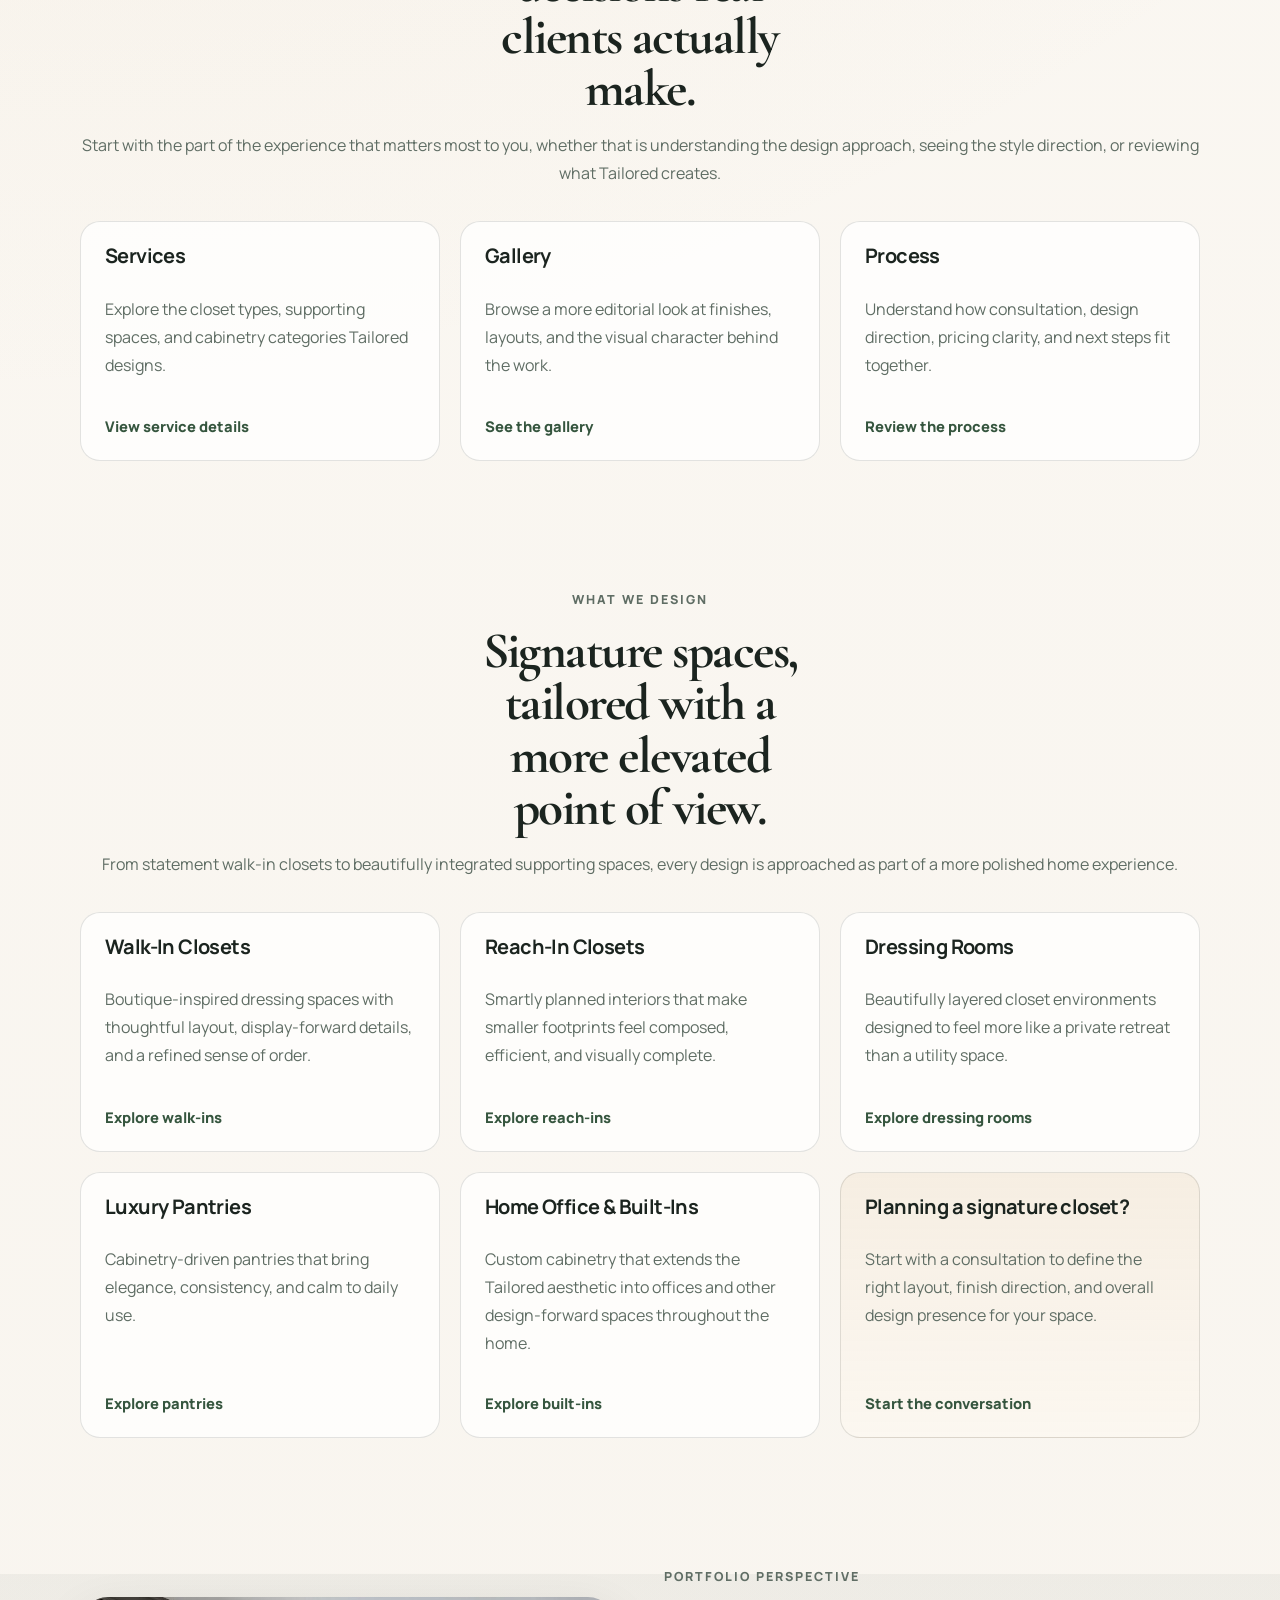
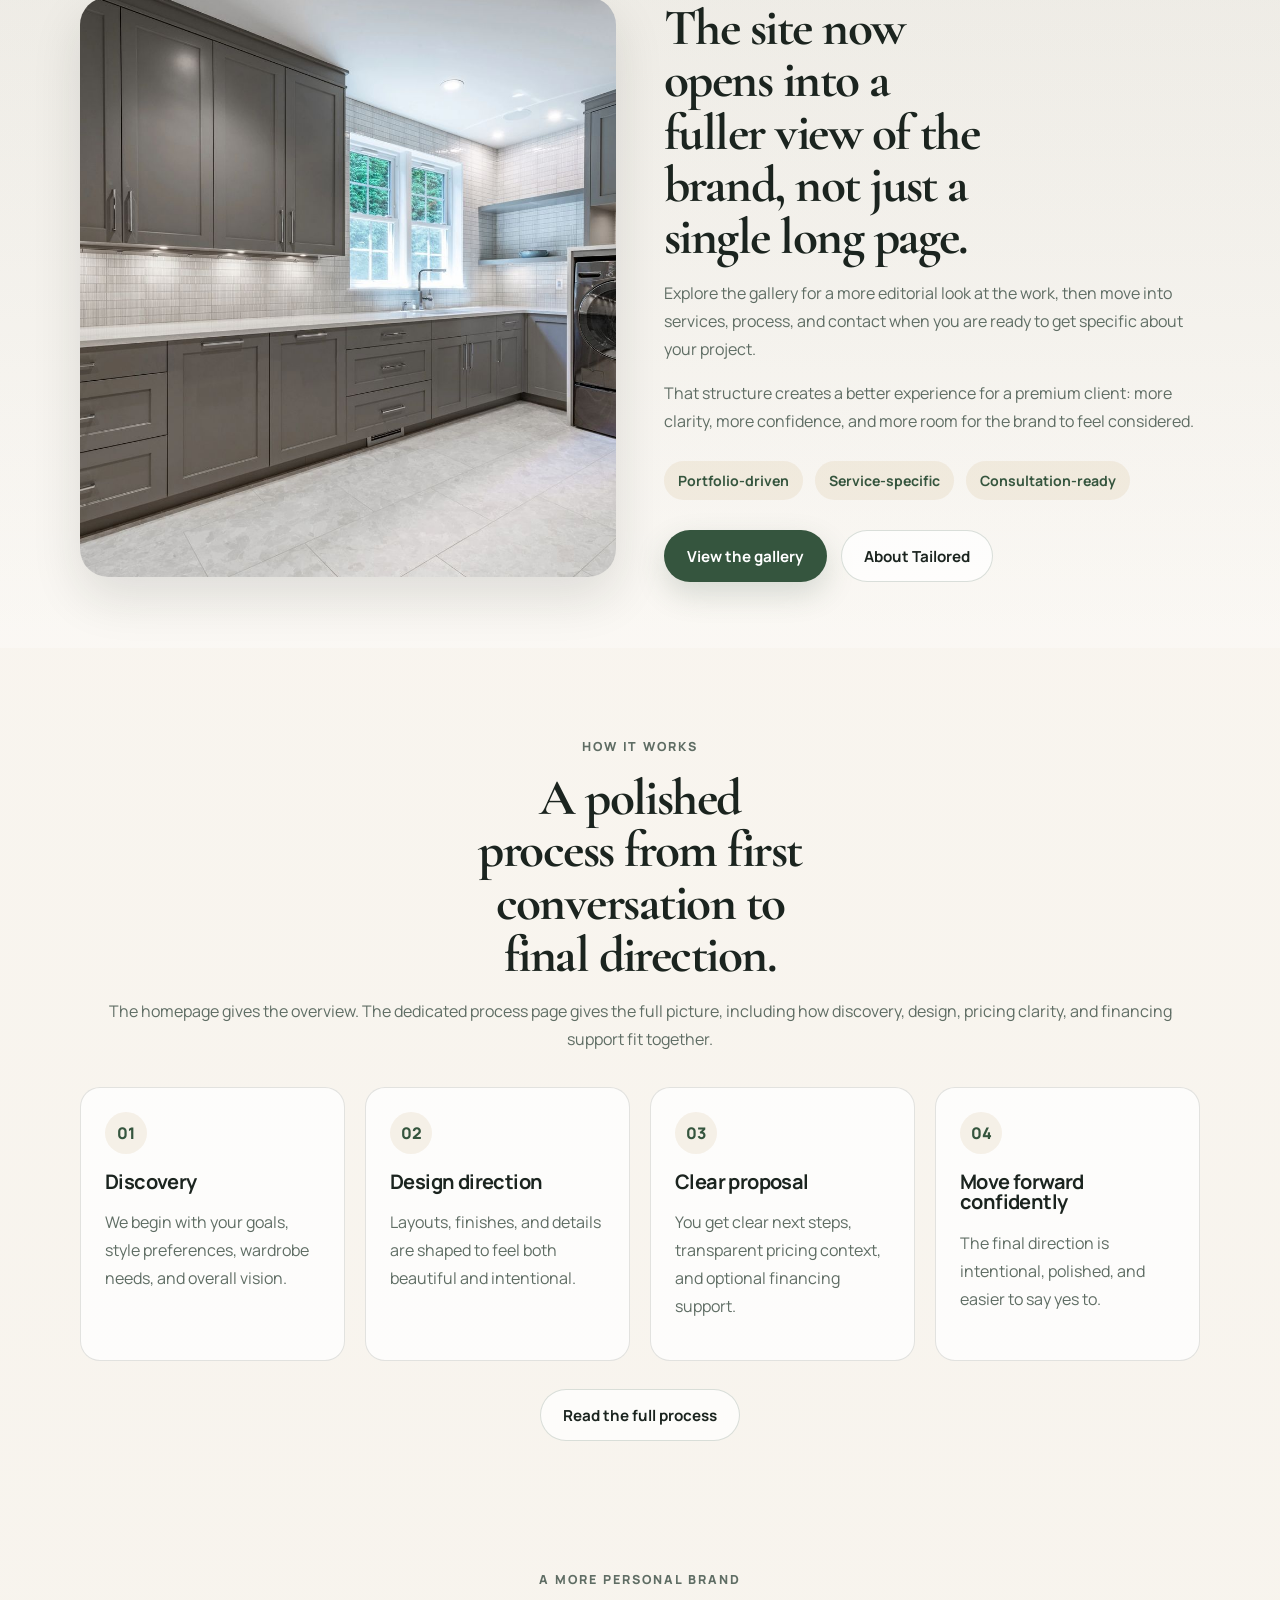
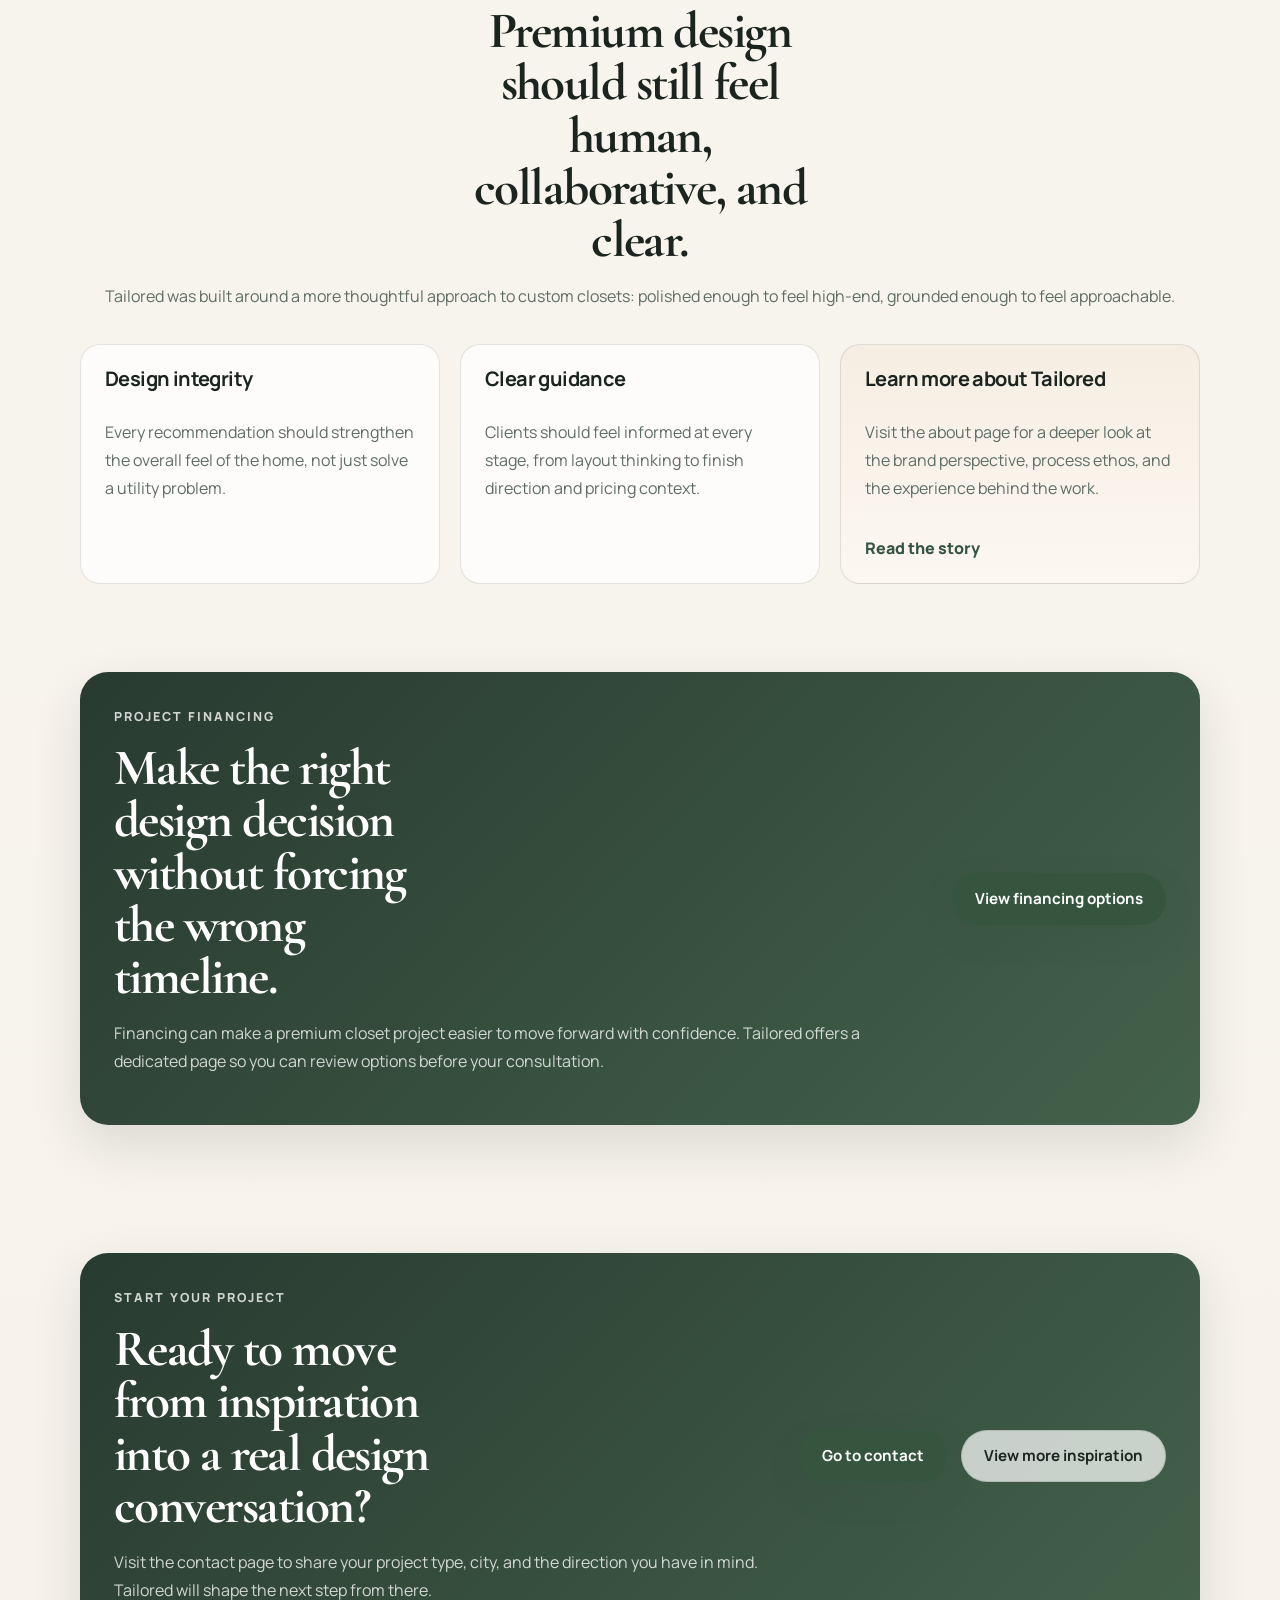
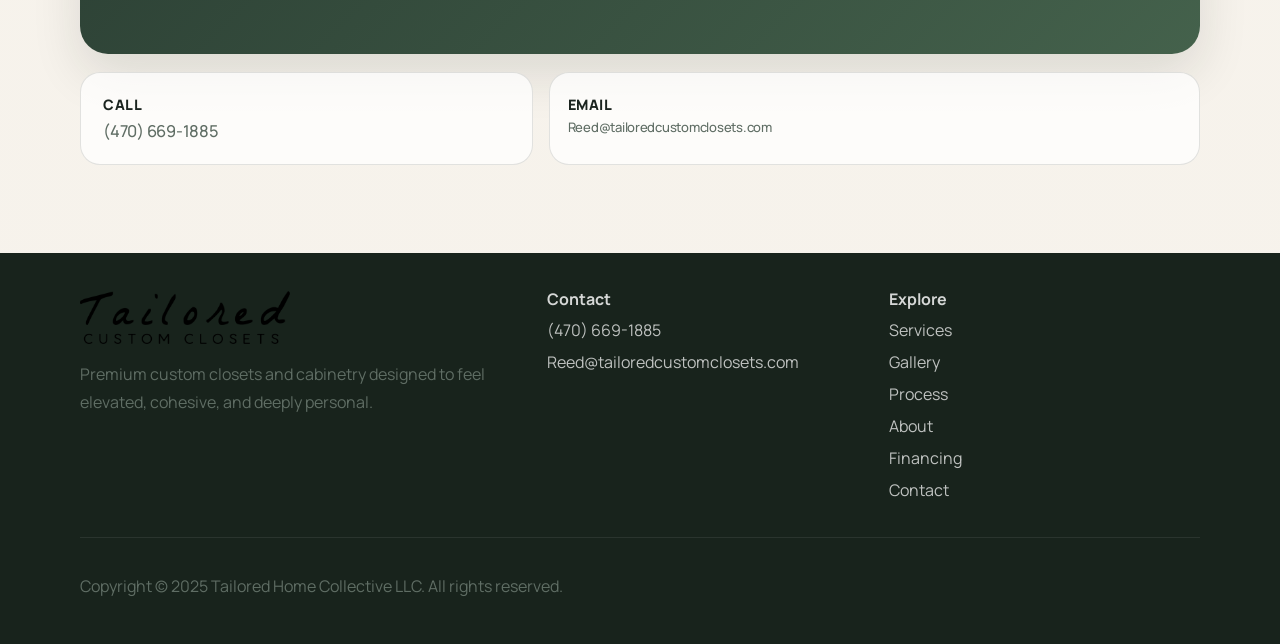
==== commit f7770b9a: "Expand site into a fuller multi-page experience" ====
--- a/index.html
+++ b/index.html
@@ -3,7 +3,7 @@
   <head>
     <meta charset="UTF-8" />
     <meta name="viewport" content="width=device-width, initial-scale=1.0" />
-    <title>Tailored Custom Closets | Premium Closet Design & Cabinetry</title>
+    <title>Tailored Custom Closets | Premium Closet Design &amp; Cabinetry</title>
     <meta
       name="description"
       content="Premium custom closet design and cabinetry with thoughtful layouts, refined finishes, and a polished, highly personal design experience."
@@ -11,12 +11,12 @@
     <link rel="preconnect" href="https://fonts.googleapis.com" />
     <link rel="preconnect" href="https://fonts.gstatic.com" crossorigin />
     <link
-      href="https://fonts.googleapis.com/css2?family=Manrope:wght@400;500;600;700;800&family=Cormorant+Garamond:wght@500;600;700&display=swap"
+      href="https://fonts.googleapis.com/css2?family=Manrope:wght@400;500;600;700;800&amp;family=Cormorant+Garamond:wght@500;600;700&amp;display=swap"
       rel="stylesheet"
     />
     <link rel="stylesheet" href="/styles.css" />
   </head>
-  <body>
+  <body data-page="home">
     <header class="site-header">
       <div class="container nav-shell">
         <a class="brand" href="/">
@@ -33,19 +33,22 @@
           <span></span>
         </button>
         <nav class="desktop-nav" aria-label="Primary">
-          <a href="#services">Services</a>
-          <a href="#process">Process</a>
+          <a href="/services.html">Services</a>
+          <a href="/gallery.html">Gallery</a>
+          <a href="/process.html">Process</a>
+          <a href="/about.html">About</a>
           <a href="/financing/">Financing</a>
-          <a href="#consultation">Consultation</a>
         </nav>
-        <a class="button button-primary header-cta" href="tel:4706691885">Call (470) 669-1885</a>
+        <a class="button button-primary header-cta" href="/contact.html">Book a Consultation</a>
       </div>
       <div class="mobile-menu" id="mobile-menu">
-        <a href="#services">Services</a>
-        <a href="#process">Process</a>
+        <a href="/services.html">Services</a>
+        <a href="/gallery.html">Gallery</a>
+        <a href="/process.html">Process</a>
+        <a href="/about.html">About</a>
         <a href="/financing/">Financing</a>
-        <a href="#consultation">Consultation</a>
-        <a class="button button-primary" href="tel:4706691885">Call Now</a>
+        <a href="/contact.html">Contact</a>
+        <a class="button button-primary" href="/contact.html">Book Consultation</a>
       </div>
     </header>
 
@@ -61,8 +64,8 @@
               angle.
             </p>
             <div class="hero-actions">
-              <a class="button button-primary" href="#consultation">Request a free consultation</a>
-              <a class="button button-secondary" href="/financing/">Explore financing</a>
+              <a class="button button-primary" href="/contact.html">Request a consultation</a>
+              <a class="button button-secondary" href="/services.html">Explore our services</a>
             </div>
             <ul class="hero-points">
               <li>Beautifully tailored layouts shaped around your wardrobe and routine</li>
@@ -111,7 +114,47 @@
         </div>
       </section>
 
-      <section class="section" id="services">
+      <section class="section">
+        <div class="container">
+          <div class="section-heading">
+            <p class="eyebrow">Explore Tailored</p>
+            <h2>A fuller site built around the decisions real clients actually make.</h2>
+            <p>
+              Start with the part of the experience that matters most to you, whether that is
+              understanding the design approach, seeing the style direction, or reviewing what
+              Tailored creates.
+            </p>
+          </div>
+          <div class="services-grid">
+            <a class="service-card service-card-link" href="/services.html">
+              <h3>Services</h3>
+              <p>
+                Explore the closet types, supporting spaces, and cabinetry categories Tailored
+                designs.
+              </p>
+              <span class="card-link">View service details</span>
+            </a>
+            <a class="service-card service-card-link" href="/gallery.html">
+              <h3>Gallery</h3>
+              <p>
+                Browse a more editorial look at finishes, layouts, and the visual character behind
+                the work.
+              </p>
+              <span class="card-link">See the gallery</span>
+            </a>
+            <a class="service-card service-card-link" href="/process.html">
+              <h3>Process</h3>
+              <p>
+                Understand how consultation, design direction, pricing clarity, and next steps fit
+                together.
+              </p>
+              <span class="card-link">Review the process</span>
+            </a>
+          </div>
+        </div>
+      </section>
+
+      <section class="section">
         <div class="container">
           <div class="section-heading">
             <p class="eyebrow">What we design</p>
@@ -122,48 +165,53 @@
             </p>
           </div>
           <div class="services-grid">
-            <article class="service-card">
+            <a class="service-card service-card-link" href="/services.html#walk-in-closets">
               <h3>Walk-In Closets</h3>
               <p>
                 Boutique-inspired dressing spaces with thoughtful layout, display-forward details,
                 and a refined sense of order.
               </p>
-            </article>
-            <article class="service-card">
+              <span class="card-link">Explore walk-ins</span>
+            </a>
+            <a class="service-card service-card-link" href="/services.html#reach-in-closets">
               <h3>Reach-In Closets</h3>
               <p>
-                Smartly planned interiors that make smaller footprints feel composed, efficient,
-                and visually complete.
-              </p>
-            </article>
-            <article class="service-card">
+                Smartly planned interiors that make smaller footprints feel composed, efficient, and
+                visually complete.
+              </p>
+              <span class="card-link">Explore reach-ins</span>
+            </a>
+            <a class="service-card service-card-link" href="/services.html#dressing-rooms">
               <h3>Dressing Rooms</h3>
               <p>
                 Beautifully layered closet environments designed to feel more like a private
                 retreat than a utility space.
               </p>
-            </article>
-            <article class="service-card">
+              <span class="card-link">Explore dressing rooms</span>
+            </a>
+            <a class="service-card service-card-link" href="/services.html#pantries">
               <h3>Luxury Pantries</h3>
               <p>
                 Cabinetry-driven pantries that bring elegance, consistency, and calm to daily use.
               </p>
-            </article>
-            <article class="service-card">
-              <h3>Home Office & Built-Ins</h3>
+              <span class="card-link">Explore pantries</span>
+            </a>
+            <a class="service-card service-card-link" href="/services.html#built-ins">
+              <h3>Home Office &amp; Built-Ins</h3>
               <p>
                 Custom cabinetry that extends the Tailored aesthetic into offices and other
                 design-forward spaces throughout the home.
               </p>
-            </article>
-            <article class="service-card service-card-accent">
+              <span class="card-link">Explore built-ins</span>
+            </a>
+            <a class="service-card service-card-link service-card-accent" href="/contact.html">
               <h3>Planning a signature closet?</h3>
               <p>
                 Start with a consultation to define the right layout, finish direction, and overall
                 design presence for your space.
               </p>
-              <a href="#consultation">Start the conversation</a>
-            </article>
+              <span class="card-link">Start the conversation</span>
+            </a>
           </div>
         </div>
       </section>
@@ -174,32 +222,38 @@
             <img src="/assets/detail-2.jpg" alt="Modern cabinetry detail in a finished home" />
           </div>
           <div class="story-copy">
-            <p class="eyebrow">Thoughtfully designed. Honestly delivered.</p>
-            <h2>A more refined alternative to high-pressure closet sales.</h2>
-            <p>
-              Tailored was built around a simple idea: premium design should still feel personal.
-              The process is collaborative, detail-oriented, and grounded in recommendations that
-              support both the aesthetic of the home and the way the space needs to live.
-            </p>
-            <p>
-              Instead of overcomplicating the experience, Tailored focuses on proportion, finish,
-              material clarity, and the kind of thoughtful decisions that make a closet feel truly
-              custom.
+            <p class="eyebrow">Portfolio perspective</p>
+            <h2>The site now opens into a fuller view of the brand, not just a single long page.</h2>
+            <p>
+              Explore the gallery for a more editorial look at the work, then move into services,
+              process, and contact when you are ready to get specific about your project.
+            </p>
+            <p>
+              That structure creates a better experience for a premium client: more clarity, more
+              confidence, and more room for the brand to feel considered.
             </p>
             <div class="story-notes">
-              <span>Clear guidance</span>
-              <span>Refined design direction</span>
-              <span>High-touch professionalism</span>
-            </div>
-          </div>
-        </div>
-      </section>
-
-      <section class="section" id="process">
+              <span>Portfolio-driven</span>
+              <span>Service-specific</span>
+              <span>Consultation-ready</span>
+            </div>
+            <div class="hero-actions">
+              <a class="button button-primary" href="/gallery.html">View the gallery</a>
+              <a class="button button-secondary" href="/about.html">About Tailored</a>
+            </div>
+          </div>
+        </div>
+      </section>
+
+      <section class="section">
         <div class="container">
           <div class="section-heading">
             <p class="eyebrow">How it works</p>
             <h2>A polished process from first conversation to final direction.</h2>
+            <p>
+              The homepage gives the overview. The dedicated process page gives the full picture,
+              including how discovery, design, pricing clarity, and financing support fit together.
+            </p>
           </div>
           <div class="process-grid">
             <article class="process-card">
@@ -223,6 +277,46 @@
               <p>The final direction is intentional, polished, and easier to say yes to.</p>
             </article>
           </div>
+          <div class="section-actions">
+            <a class="button button-secondary" href="/process.html">Read the full process</a>
+          </div>
+        </div>
+      </section>
+
+      <section class="section">
+        <div class="container">
+          <div class="section-heading">
+            <p class="eyebrow">A more personal brand</p>
+            <h2>Premium design should still feel human, collaborative, and clear.</h2>
+            <p>
+              Tailored was built around a more thoughtful approach to custom closets: polished
+              enough to feel high-end, grounded enough to feel approachable.
+            </p>
+          </div>
+          <div class="services-grid">
+            <article class="service-card">
+              <h3>Design integrity</h3>
+              <p>
+                Every recommendation should strengthen the overall feel of the home, not just solve
+                a utility problem.
+              </p>
+            </article>
+            <article class="service-card">
+              <h3>Clear guidance</h3>
+              <p>
+                Clients should feel informed at every stage, from layout thinking to finish
+                direction and pricing context.
+              </p>
+            </article>
+            <article class="service-card service-card-accent">
+              <h3>Learn more about Tailored</h3>
+              <p>
+                Visit the about page for a deeper look at the brand perspective, process ethos, and
+                the experience behind the work.
+              </p>
+              <a href="/about.html">Read the story</a>
+            </article>
+          </div>
         </div>
       </section>
 
@@ -240,74 +334,32 @@
         </div>
       </section>
 
-      <section class="section consultation-section" id="consultation">
-        <div class="container consultation-grid">
-          <div class="consultation-copy">
-            <p class="eyebrow">Request a design consultation</p>
-            <h2>Let’s design a closet that feels tailored to your home and your lifestyle.</h2>
-            <p>
-              Reach out with your project type, city, and a few details about the space. If you
-              have inspiration images or reference notes, include them and Tailored will shape the
-              next step from there.
-            </p>
-            <div class="contact-cards">
-              <a class="contact-card" href="tel:4706691885">
-                <strong>Call</strong>
-                <span>(470) 669-1885</span>
-              </a>
-              <a class="contact-card contact-card-email" href="mailto:Reed@tailoredcustomclosets.com">
-                <strong>Email</strong>
-                <span>Reed@tailoredcustomclosets.com</span>
-              </a>
-            </div>
-          </div>
-
-          <form class="consultation-form" data-mail-form>
-            <div class="form-grid">
-              <label>
-                <span>Name</span>
-                <input type="text" name="name" placeholder="Your name" required />
-              </label>
-              <label>
-                <span>Phone</span>
-                <input type="tel" name="phone" placeholder="Best number" required />
-              </label>
-              <label>
-                <span>Email</span>
-                <input type="email" name="email" placeholder="Your email" required />
-              </label>
-              <label>
-                <span>City</span>
-                <input type="text" name="city" placeholder="Your city" required />
-              </label>
-              <label class="form-full">
-                <span>Project type</span>
-                <select name="projectType" required>
-                  <option value="">Select one</option>
-                  <option>Closet</option>
-                  <option>Pantry</option>
-                  <option>Home office</option>
-                  <option>Garage</option>
-                  <option>Cabinetry</option>
-                  <option>Multiple spaces</option>
-                </select>
-              </label>
-              <label class="form-full">
-                <span>Project details</span>
-                <textarea
-                  name="details"
-                  rows="5"
-                  placeholder="Tell us what you want to improve, what matters most, and anything helpful about your space."
-                  required
-                ></textarea>
-              </label>
-            </div>
-            <button class="button button-primary" type="submit">Send consultation request</button>
-            <p class="form-note">
-              This form opens your email client with the details pre-filled so the inquiry goes
-              directly to Tailored.
-            </p>
-          </form>
+      <section class="section consultation-section">
+        <div class="container">
+          <div class="cta-banner">
+            <div>
+              <p class="eyebrow">Start your project</p>
+              <h2>Ready to move from inspiration into a real design conversation?</h2>
+              <p>
+                Visit the contact page to share your project type, city, and the direction you have
+                in mind. Tailored will shape the next step from there.
+              </p>
+            </div>
+            <div class="closing-actions">
+              <a class="button button-primary" href="/contact.html">Go to contact</a>
+              <a class="button button-secondary" href="/gallery.html">View more inspiration</a>
+            </div>
+          </div>
+          <div class="contact-cards home-contact-cards">
+            <a class="contact-card" href="tel:4706691885">
+              <strong>Call</strong>
+              <span>(470) 669-1885</span>
+            </a>
+            <a class="contact-card contact-card-email" href="mailto:Reed@tailoredcustomclosets.com">
+              <strong>Email</strong>
+              <span>Reed@tailoredcustomclosets.com</span>
+            </a>
+          </div>
         </div>
       </section>
     </main>
@@ -328,17 +380,12 @@
         </div>
         <div>
           <h3>Explore</h3>
-          <a href="/financing/">Project Financing</a>
-          <a href="https://www.instagram.com/tailoredcustomclosets" target="_blank" rel="noreferrer">
-            Instagram
-          </a>
-          <a
-            href="https://www.facebook.com/share/1NLTkR4vWD/?mibextid=wwXIfr"
-            target="_blank"
-            rel="noreferrer"
-          >
-            Facebook
-          </a>
+          <a href="/services.html">Services</a>
+          <a href="/gallery.html">Gallery</a>
+          <a href="/process.html">Process</a>
+          <a href="/about.html">About</a>
+          <a href="/financing/">Financing</a>
+          <a href="/contact.html">Contact</a>
         </div>
       </div>
       <div class="container footer-bottom">
--- a/styles.css
+++ b/styles.css
@@ -94,6 +94,16 @@
   font-weight: 600;
 }
 
+.desktop-nav a[aria-current="page"],
+.mobile-menu a[aria-current="page"] {
+  color: var(--text);
+}
+
+.desktop-nav a[aria-current="page"] {
+  padding-bottom: 4px;
+  border-bottom: 1px solid rgba(53, 85, 62, 0.22);
+}
+
 .desktop-nav a:hover,
 .mobile-menu a:hover {
   color: var(--text);
@@ -413,6 +423,8 @@
 }
 
 .service-card {
+  display: flex;
+  flex-direction: column;
   min-height: 240px;
   transition:
     transform 180ms ease,
@@ -435,6 +447,24 @@
 .info-panel h2,
 .contact-card strong {
   margin-bottom: 12px;
+}
+
+.service-card p {
+  flex-grow: 1;
+}
+
+.service-card-link {
+  color: inherit;
+}
+
+.card-link {
+  display: inline-flex;
+  align-items: center;
+  gap: 8px;
+  margin-top: 20px;
+  color: var(--primary);
+  font-size: 0.92rem;
+  font-weight: 800;
 }
 
 .service-card-accent {
@@ -530,7 +560,7 @@
 
 .contact-cards {
   display: grid;
-  grid-template-columns: repeat(auto-fit, minmax(220px, 1fr));
+  grid-template-columns: minmax(180px, 0.82fr) minmax(260px, 1.18fr);
   gap: 16px;
   margin-top: 28px;
 }
@@ -554,13 +584,19 @@
   display: block;
   color: var(--muted);
   font-size: clamp(0.96rem, 0.88rem + 0.18vw, 1.05rem);
-  font-weight: 600;
+  font-weight: 500;
   letter-spacing: -0.015em;
   line-height: 1.35;
 }
 
+.contact-card-email {
+  padding-inline: 18px;
+}
+
 .contact-card-email span {
-  font-size: clamp(0.82rem, 0.78rem + 0.18vw, 0.92rem);
+  font-size: clamp(0.73rem, 0.69rem + 0.16vw, 0.82rem);
+  letter-spacing: -0.02em;
+  line-height: 1.2;
   white-space: nowrap;
 }
 
@@ -675,6 +711,112 @@
   border-top: 1px solid rgba(255, 255, 255, 0.08);
 }
 
+.section-actions {
+  display: flex;
+  justify-content: center;
+  margin-top: 28px;
+}
+
+.home-contact-cards {
+  margin-top: 18px;
+}
+
+.cta-banner {
+  display: grid;
+  grid-template-columns: 1.7fr auto;
+  gap: 24px;
+  align-items: center;
+  padding: 34px;
+  border-radius: var(--radius-lg);
+  background: linear-gradient(135deg, rgba(36, 55, 45, 0.98), rgba(53, 85, 62, 0.92));
+  color: var(--white);
+  box-shadow: var(--shadow);
+}
+
+.cta-banner .eyebrow {
+  color: rgba(255, 255, 255, 0.78);
+}
+
+.cta-banner p {
+  color: rgba(255, 255, 255, 0.78);
+  line-height: 1.75;
+}
+
+.detail-grid,
+.portfolio-grid {
+  display: grid;
+  gap: 20px;
+}
+
+.detail-grid {
+  grid-template-columns: repeat(2, minmax(0, 1fr));
+}
+
+.detail-card {
+  padding: 28px;
+  border: 1px solid var(--line);
+  border-radius: var(--radius-lg);
+  background: rgba(255, 255, 255, 0.78);
+  box-shadow: 0 16px 34px rgba(24, 35, 28, 0.06);
+}
+
+.detail-card h3 {
+  margin-bottom: 12px;
+  font-size: 1.45rem;
+}
+
+.detail-card p {
+  margin: 0;
+  color: var(--muted);
+  line-height: 1.75;
+}
+
+.detail-list {
+  margin: 18px 0 0;
+  padding-left: 18px;
+  color: var(--muted);
+  line-height: 1.75;
+}
+
+.detail-list li + li {
+  margin-top: 8px;
+}
+
+.portfolio-grid {
+  grid-template-columns: repeat(3, minmax(0, 1fr));
+}
+
+.portfolio-card {
+  overflow: hidden;
+  border: 1px solid var(--line);
+  border-radius: var(--radius-lg);
+  background: rgba(255, 255, 255, 0.78);
+  box-shadow: 0 18px 34px rgba(24, 35, 28, 0.08);
+}
+
+.portfolio-card img {
+  width: 100%;
+  height: 320px;
+  object-fit: cover;
+}
+
+.portfolio-card-body {
+  padding: 22px;
+}
+
+.portfolio-card-body .eyebrow {
+  margin-bottom: 10px;
+}
+
+.portfolio-card-body h3 {
+  font-size: 1.28rem;
+  line-height: 1.2;
+}
+
+.compact-services-grid {
+  margin-top: 24px;
+}
+
 @media (max-width: 1040px) {
   .desktop-nav,
   .header-cta {
@@ -692,6 +834,7 @@
   .trust-grid,
   .financing-panel,
   .closing-panel,
+  .cta-banner,
   .footer-grid {
     grid-template-columns: 1fr;
   }
@@ -699,8 +842,13 @@
   .services-grid,
   .process-grid,
   .finance-benefits,
-  .trust-items {
+  .trust-items,
+  .portfolio-grid {
     grid-template-columns: repeat(2, minmax(0, 1fr));
+  }
+
+  .detail-grid {
+    grid-template-columns: 1fr;
   }
 
   .hero-copy {
@@ -742,8 +890,10 @@
   .process-grid,
   .finance-benefits,
   .trust-items,
+  .portfolio-grid,
   .contact-cards,
-  .form-grid {
+  .form-grid,
+  .detail-grid {
     grid-template-columns: 1fr;
   }
 
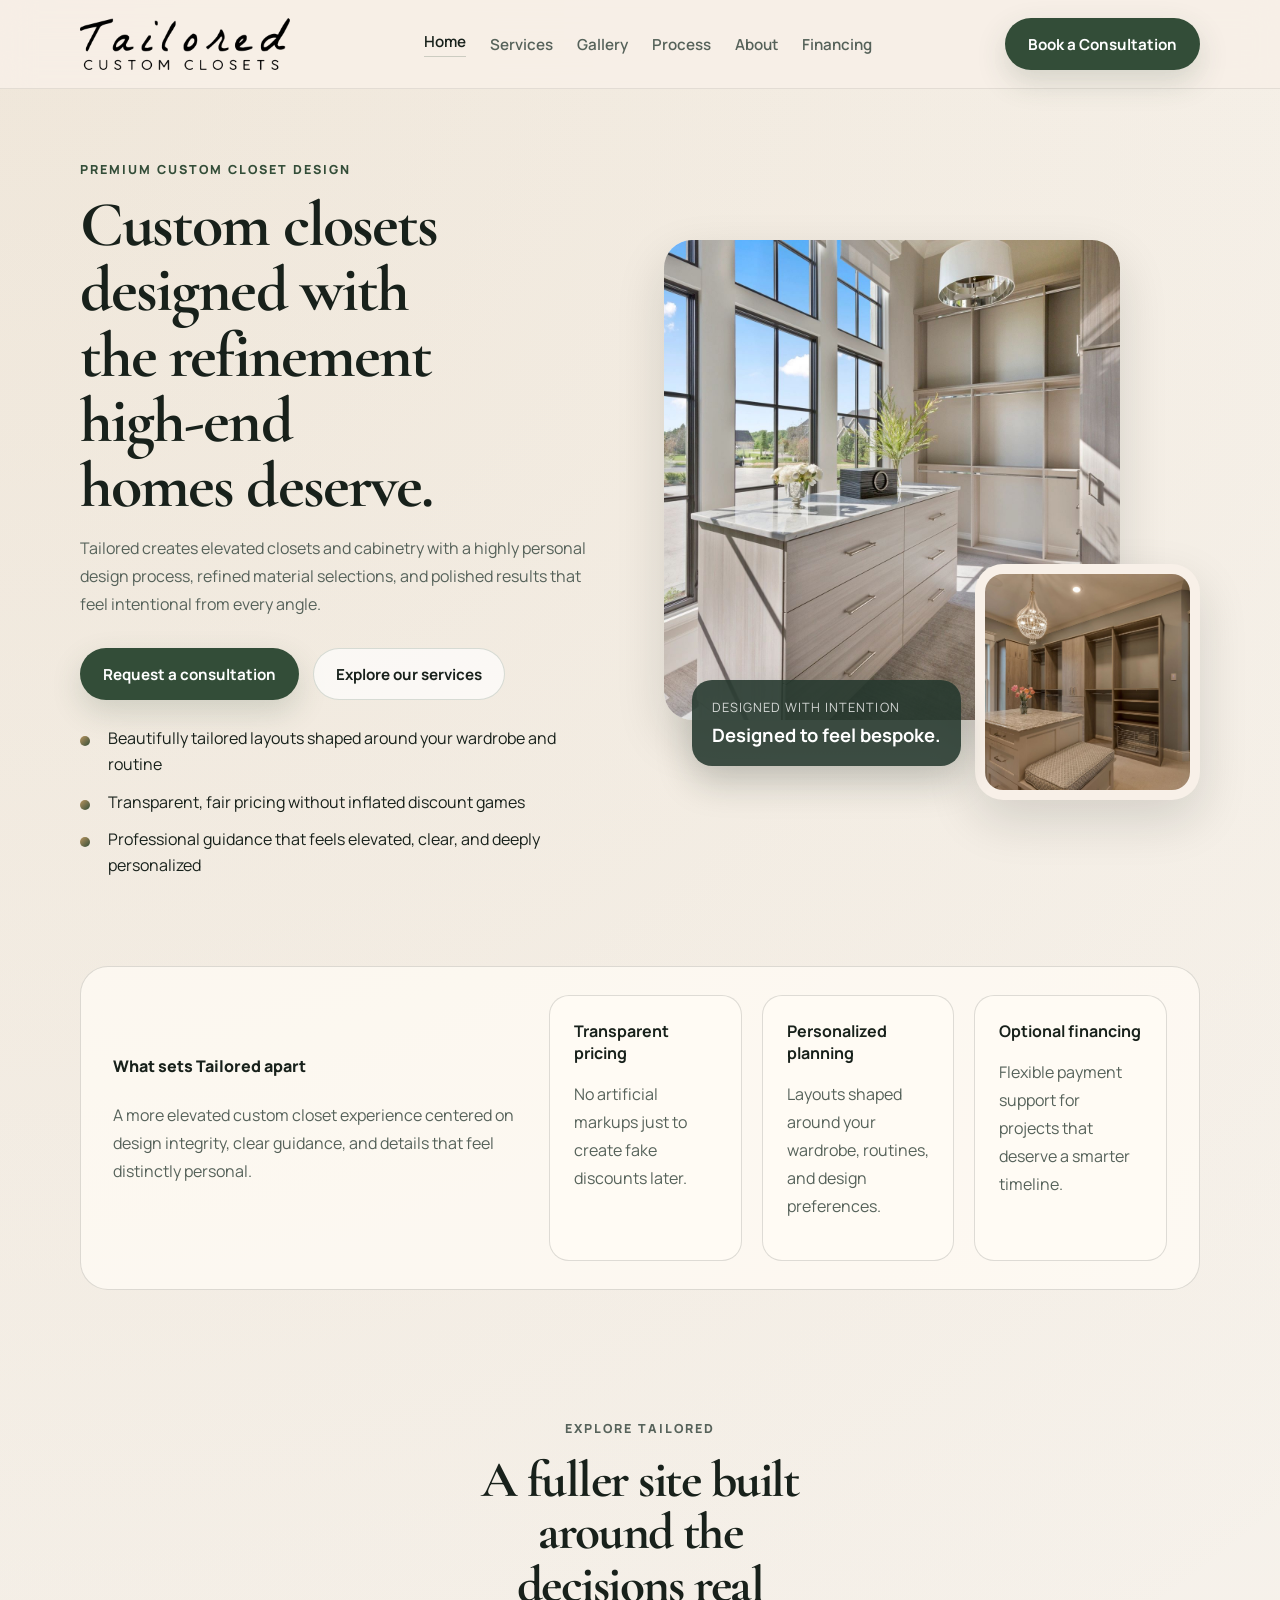
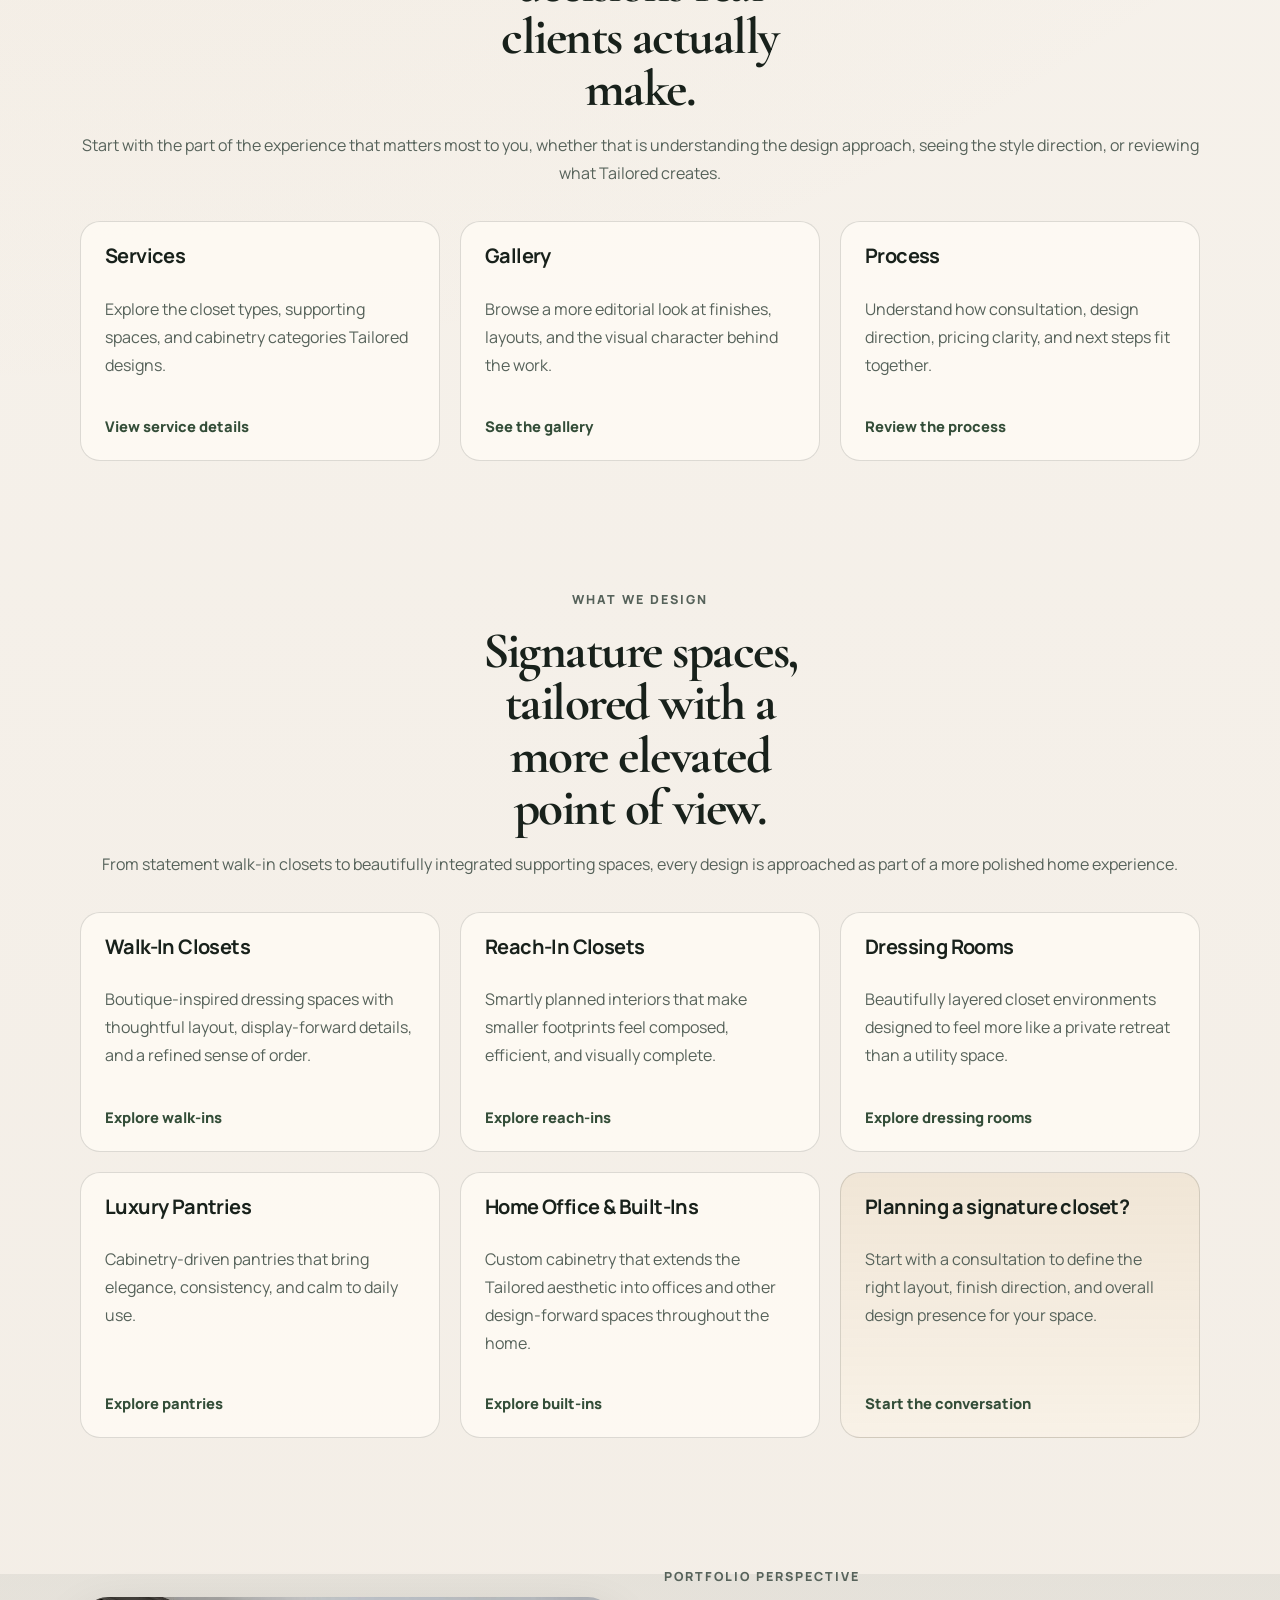
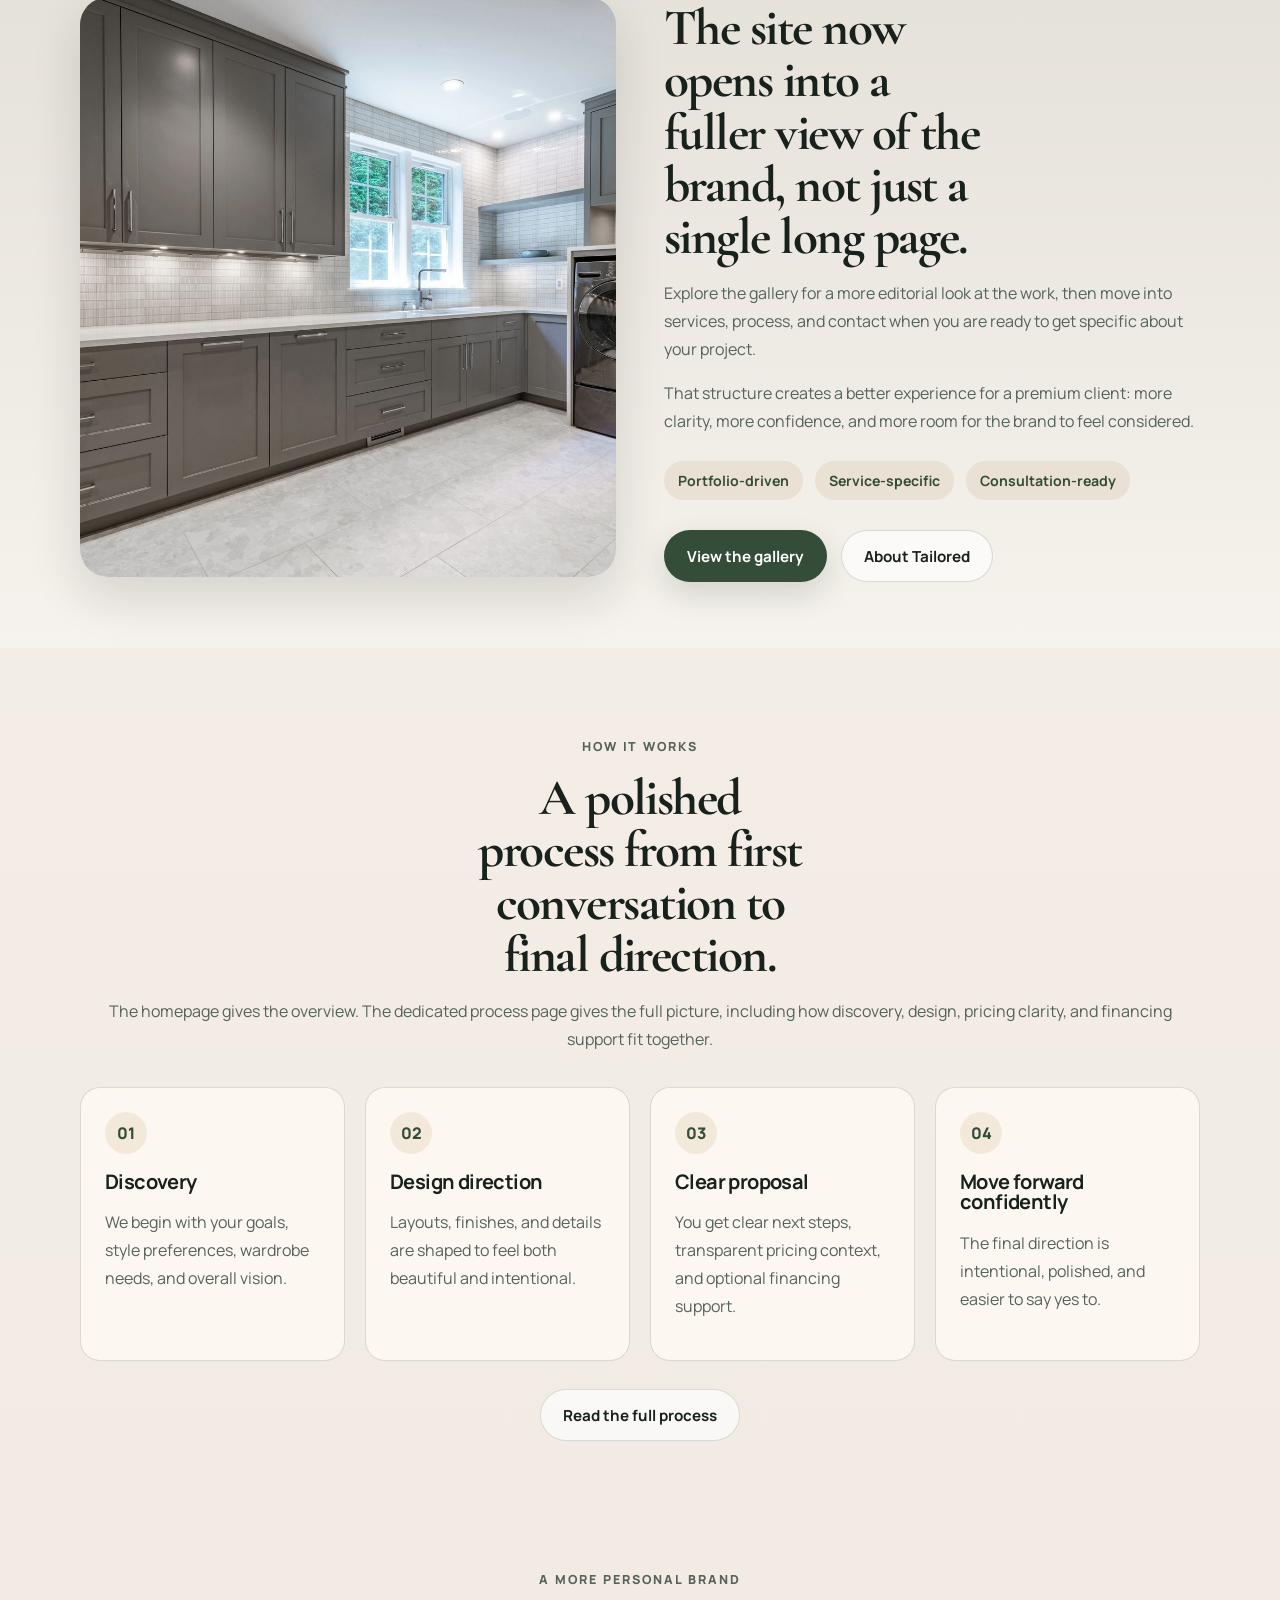
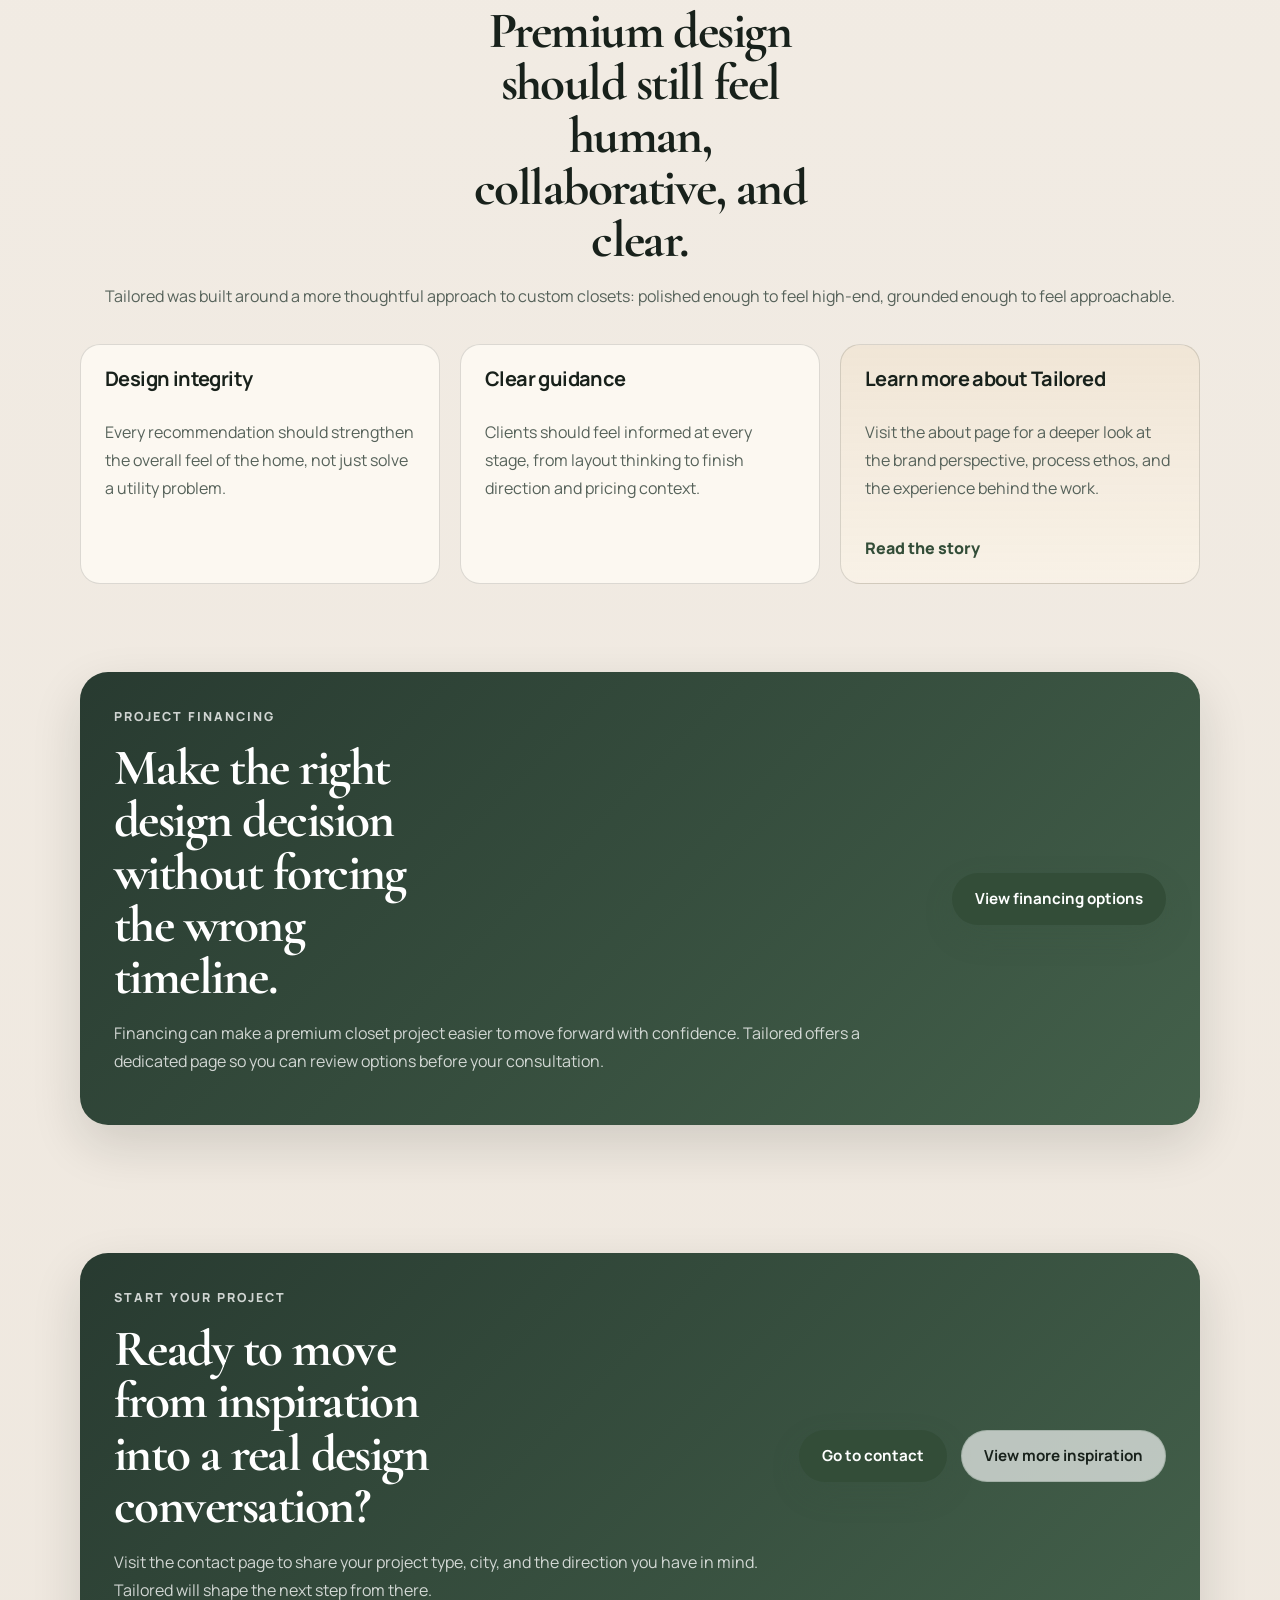
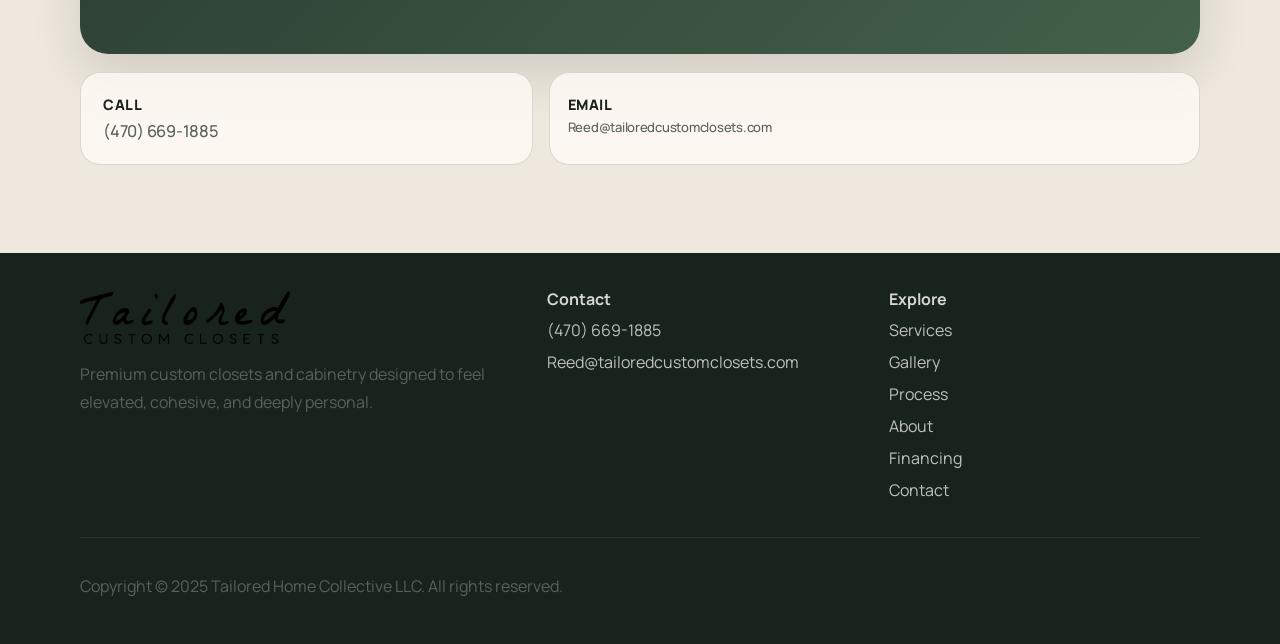
==== commit 6ec10fd2: "Add home nav item" ====
--- a/index.html
+++ b/index.html
@@ -33,6 +33,7 @@
           <span></span>
         </button>
         <nav class="desktop-nav" aria-label="Primary">
+          <a href="/" aria-current="page">Home</a>
           <a href="/services.html">Services</a>
           <a href="/gallery.html">Gallery</a>
           <a href="/process.html">Process</a>
@@ -42,6 +43,7 @@
         <a class="button button-primary header-cta" href="/contact.html">Book a Consultation</a>
       </div>
       <div class="mobile-menu" id="mobile-menu">
+        <a href="/" aria-current="page">Home</a>
         <a href="/services.html">Services</a>
         <a href="/gallery.html">Gallery</a>
         <a href="/process.html">Process</a>
--- a/styles.css
+++ b/styles.css
@@ -1,17 +1,17 @@
 :root {
-  --bg: #f6f2eb;
-  --surface: #fffdf9;
-  --surface-strong: #f1e8dc;
-  --surface-contrast: #24372d;
-  --text: #1b241f;
-  --muted: #5f6d64;
-  --line: rgba(27, 36, 31, 0.12);
-  --primary: #35553e;
-  --primary-hover: #284331;
-  --accent: #c7a16a;
-  --accent-soft: rgba(199, 161, 106, 0.14);
+  --bg: #eee7de;
+  --surface: #fdf8f1;
+  --surface-strong: #e7dccd;
+  --surface-contrast: #223329;
+  --text: #18211b;
+  --muted: #56625a;
+  --line: rgba(24, 33, 27, 0.14);
+  --primary: #334d38;
+  --primary-hover: #253b2c;
+  --accent: #ba955f;
+  --accent-soft: rgba(186, 149, 95, 0.15);
   --white: #ffffff;
-  --shadow: 0 20px 50px rgba(24, 35, 28, 0.12);
+  --shadow: 0 20px 50px rgba(20, 31, 24, 0.14);
   --radius-lg: 28px;
   --radius-md: 20px;
   --radius-sm: 14px;
@@ -30,8 +30,8 @@
   margin: 0;
   font-family: "Manrope", sans-serif;
   background:
-    radial-gradient(circle at top left, rgba(199, 161, 106, 0.16), transparent 28%),
-    linear-gradient(180deg, #fbf8f3 0%, var(--bg) 100%);
+    radial-gradient(circle at top left, rgba(186, 149, 95, 0.14), transparent 28%),
+    linear-gradient(180deg, #f8f4ee 0%, var(--bg) 100%);
   color: var(--text);
 }
 
@@ -62,8 +62,8 @@
   top: 0;
   z-index: 30;
   backdrop-filter: blur(16px);
-  background: rgba(251, 248, 243, 0.82);
-  border-bottom: 1px solid rgba(27, 36, 31, 0.08);
+  background: rgba(247, 240, 231, 0.88);
+  border-bottom: 1px solid rgba(24, 33, 27, 0.09);
 }
 
 .nav-shell {
@@ -142,7 +142,7 @@
 }
 
 .button-secondary {
-  background: rgba(255, 255, 255, 0.72);
+  background: rgba(255, 255, 255, 0.66);
   border-color: rgba(53, 85, 62, 0.18);
   color: var(--text);
 }
@@ -323,7 +323,7 @@
   bottom: 0;
   width: 42%;
   height: 42%;
-  border: 10px solid rgba(255, 255, 255, 0.85);
+  border: 10px solid rgba(247, 240, 231, 0.88);
 }
 
 .hero-stat {
@@ -368,7 +368,7 @@
   padding: 28px 32px;
   border: 1px solid var(--line);
   border-radius: var(--radius-lg);
-  background: rgba(255, 255, 255, 0.7);
+  background: rgba(255, 251, 245, 0.76);
 }
 
 .trust-label {
@@ -398,7 +398,7 @@
   padding: 24px;
   border: 1px solid var(--line);
   border-radius: var(--radius-md);
-  background: rgba(255, 255, 255, 0.74);
+  background: rgba(255, 251, 245, 0.78);
 }
 
 .section-heading {
@@ -416,6 +416,32 @@
 
 .section-heading.left-aligned h2 {
   margin-left: 0;
+}
+
+.services-section-heading {
+  margin-bottom: 30px;
+}
+
+.services-section-title {
+  margin: 0;
+  max-width: clamp(13ch, 58vw, 40ch);
+  text-wrap: balance;
+}
+
+.gallery-section-heading {
+  margin-bottom: 16px;
+}
+
+.gallery-section-title {
+  margin: 0;
+  max-width: none;
+  color: var(--primary);
+  font-family: "Manrope", sans-serif;
+  font-size: clamp(0.98rem, 1.55vw, 1.15rem);
+  font-weight: 800;
+  letter-spacing: 0.18em;
+  line-height: 1.2;
+  text-transform: uppercase;
 }
 
 .services-grid {
@@ -469,7 +495,7 @@
 
 .service-card-accent {
   background:
-    linear-gradient(180deg, rgba(199, 161, 106, 0.16), rgba(199, 161, 106, 0.06)),
+    linear-gradient(180deg, rgba(186, 149, 95, 0.18), rgba(186, 149, 95, 0.07)),
     var(--surface);
 }
 
@@ -486,7 +512,7 @@
   content: "";
   position: absolute;
   inset: 48px 0;
-  background: linear-gradient(180deg, rgba(36, 55, 45, 0.05), rgba(255, 255, 255, 0.32));
+  background: linear-gradient(180deg, rgba(36, 55, 45, 0.07), rgba(255, 255, 255, 0.28));
   z-index: -1;
 }
 
@@ -605,7 +631,7 @@
   padding: 28px;
   border: 1px solid var(--line);
   border-radius: var(--radius-lg);
-  background: rgba(255, 255, 255, 0.82);
+  background: rgba(255, 251, 245, 0.84);
   box-shadow: var(--shadow);
 }
 
@@ -630,10 +656,10 @@
 select,
 textarea {
   width: 100%;
-  border: 1px solid rgba(27, 36, 31, 0.14);
+  border: 1px solid rgba(24, 33, 27, 0.15);
   border-radius: 14px;
   padding: 15px 16px;
-  background: rgba(255, 255, 255, 0.92);
+  background: rgba(255, 252, 247, 0.92);
   color: var(--text);
   transition:
     border-color 160ms ease,
@@ -661,8 +687,8 @@
 
 .info-panel {
   background:
-    linear-gradient(180deg, rgba(199, 161, 106, 0.14), rgba(199, 161, 106, 0.04)),
-    rgba(255, 255, 255, 0.82);
+    linear-gradient(180deg, rgba(186, 149, 95, 0.15), rgba(186, 149, 95, 0.05)),
+    rgba(255, 251, 245, 0.84);
 }
 
 .finance-benefits {
@@ -756,7 +782,7 @@
   padding: 28px;
   border: 1px solid var(--line);
   border-radius: var(--radius-lg);
-  background: rgba(255, 255, 255, 0.78);
+  background: rgba(255, 251, 245, 0.8);
   box-shadow: 0 16px 34px rgba(24, 35, 28, 0.06);
 }
 
@@ -790,7 +816,7 @@
   overflow: hidden;
   border: 1px solid var(--line);
   border-radius: var(--radius-lg);
-  background: rgba(255, 255, 255, 0.78);
+  background: rgba(255, 251, 245, 0.8);
   box-shadow: 0 18px 34px rgba(24, 35, 28, 0.08);
 }
 
@@ -813,8 +839,117 @@
   line-height: 1.2;
 }
 
+.category-grid,
+.completed-work-grid {
+  display: grid;
+  gap: 24px;
+}
+
+.category-grid {
+  grid-template-columns: repeat(2, minmax(0, 1fr));
+}
+
+.category-card {
+  display: grid;
+  grid-template-columns: minmax(0, 0.95fr) minmax(0, 1.05fr);
+  overflow: hidden;
+  border: 1px solid var(--line);
+  border-radius: var(--radius-lg);
+  background: rgba(255, 251, 245, 0.82);
+  box-shadow: 0 18px 34px rgba(24, 35, 28, 0.08);
+  color: inherit;
+  transition:
+    transform 180ms ease,
+    box-shadow 180ms ease,
+    border-color 180ms ease;
+}
+
+.category-card:hover,
+.gallery-shot:hover {
+  transform: translateY(-4px);
+  border-color: rgba(53, 85, 62, 0.22);
+  box-shadow: 0 22px 40px rgba(24, 35, 28, 0.12);
+}
+
+.category-card-media img {
+  width: 100%;
+  height: 100%;
+  min-height: 280px;
+  object-fit: cover;
+}
+
+.category-card-body {
+  display: flex;
+  flex-direction: column;
+  padding: 28px;
+}
+
+.category-card-body h3 {
+  margin-bottom: 12px;
+  font-size: 1.7rem;
+}
+
+.category-card-body p:not(.eyebrow) {
+  margin: 0;
+  color: var(--muted);
+  line-height: 1.75;
+}
+
+.completed-work-grid {
+  grid-template-columns: repeat(2, minmax(0, 1fr));
+}
+
+.completed-work-grid-dense {
+  grid-template-columns: repeat(3, minmax(0, 1fr));
+}
+
+.gallery-shot {
+  overflow: hidden;
+  margin: 0;
+  border: 1px solid var(--line);
+  border-radius: var(--radius-lg);
+  background: rgba(255, 251, 245, 0.82);
+  box-shadow: 0 18px 34px rgba(24, 35, 28, 0.08);
+  transition:
+    transform 180ms ease,
+    box-shadow 180ms ease,
+    border-color 180ms ease;
+}
+
+.gallery-shot-large {
+  grid-column: span 2;
+}
+
+.completed-work-grid-dense .gallery-shot-large {
+  grid-column: span 3;
+}
+
+.gallery-shot img {
+  width: 100%;
+  height: 320px;
+  object-fit: cover;
+}
+
+.gallery-shot-large img {
+  height: 460px;
+}
+
+.gallery-shot figcaption {
+  padding: 18px 20px 20px;
+  color: var(--muted);
+  line-height: 1.6;
+}
+
 .compact-services-grid {
   margin-top: 24px;
+}
+
+body[data-page="gallery"] .section {
+  padding: 24px 0 52px;
+}
+
+body[data-page="gallery"] #gallery-categories.section {
+  padding-top: 18px;
 }
 
 @media (max-width: 1040px) {
@@ -843,8 +978,14 @@
   .process-grid,
   .finance-benefits,
   .trust-items,
-  .portfolio-grid {
+  .portfolio-grid,
+  .category-grid,
+  .completed-work-grid-dense {
     grid-template-columns: repeat(2, minmax(0, 1fr));
+  }
+
+  .completed-work-grid-dense .gallery-shot-large {
+    grid-column: span 2;
   }
 
   .detail-grid {
@@ -891,10 +1032,25 @@
   .finance-benefits,
   .trust-items,
   .portfolio-grid,
+  .category-grid,
   .contact-cards,
   .form-grid,
-  .detail-grid {
+  .detail-grid,
+  .completed-work-grid {
     grid-template-columns: 1fr;
+  }
+
+  .category-card {
+    grid-template-columns: 1fr;
+  }
+
+  .completed-work-grid-dense .gallery-shot-large,
+  .gallery-shot-large {
+    grid-column: span 1;
+  }
+
+  .gallery-shot-large img {
+    height: 320px;
   }
 
   h1 {
